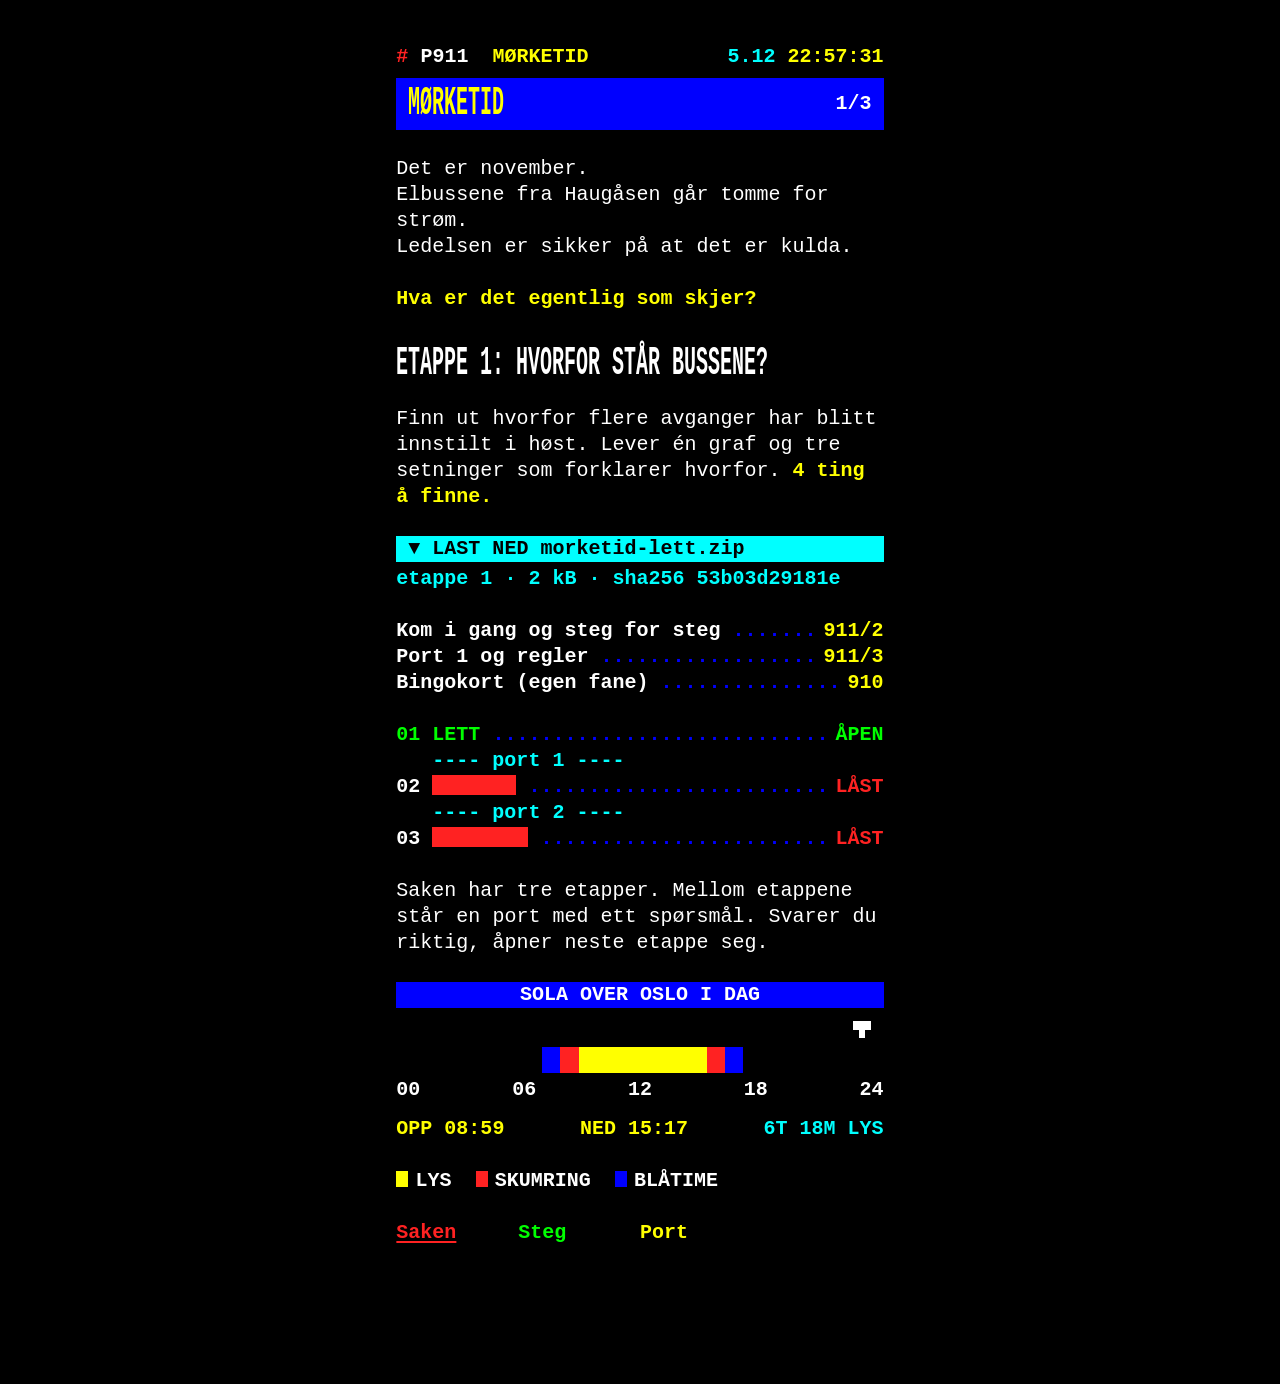
==== index.html @ d93ed916 "More realistic noise in the trip data Built from morketid-kit@a9eb357 with tools/deploy.py.  Co-Auth" ====
<!doctype html>
<html lang="nb">
<head>
<meta charset="utf-8">
<meta name="viewport" content="width=device-width, initial-scale=1">
<meta name="description" content="Bussene går tom for strøm. Ledelsen sier det er kulda.">
<meta name="theme-color" content="#000000">
<title>Mørketid</title>
<link rel="icon" href="data:image/svg+xml,%3Csvg xmlns='http://www.w3.org/2000/svg' viewBox='0 0 16 16'%3E%3Crect width='16' height='16' fill='%23000'/%3E%3Ctext x='8' y='13' font-family='monospace' font-weight='700' font-size='15' text-anchor='middle' fill='%23ff2222'%3E%23%3C/text%3E%3C/svg%3E">
<link rel="stylesheet" href="style.css">
</head>
<body>
<div class="screen">
  <div class="row top"><span>P911  <span class="y">MØRKETID</span></span><span><span id="dato" class="c">--.--</span> <span id="klokke" class="y">--:--:--</span></span></div>
  <div class="band"><h1>MØRKETID</h1><span id="subno">1/3</span></div>

  <section class="sub on" data-key="Saken" aria-label="Saken">
    <p>Det er november.<br>Elbussene fra Haugåsen går tomme for strøm.<br>Ledelsen er sikker på at det er kulda.</p>
    <p class="y">Hva er det egentlig som skjer?</p>

    <h2>ETAPPE 1: HVORFOR STÅR BUSSENE?</h2>
    <p>Finn ut hvorfor flere avganger har blitt innstilt i høst. Lever én graf og tre setninger som forklarer hvorfor.
      <span class="y"><span data-count="lett">4</span> ting å finne.</span></p>
    <a class="file" href="zips/morketid-lett.zip" download>▼ LAST NED morketid-lett.zip</a>
    <span class="fmeta" data-filemeta>etappe 1 · 2 kB · sha256 53b03d29181e</span>
    <ul class="idx" aria-label="Undersider">
      <li><a href="#2"><span>Kom i gang og steg for steg</span><span>911/2</span></a></li>
      <li><a href="#3"><span>Port 1 og regler</span><span>911/3</span></a></li>
      <li><a href="bingokort.html" target="_blank"><span>Bingokort (egen fane)</span><span>910</span></a></li>
    </ul>

    <ol class="tr" aria-label="Etapper">
      <li class="open" data-stage="1"><span>01 LETT</span><span>ÅPEN</span></li>
      <li class="gate">---- port 1 ----</li>
      <li data-stage="2"><span>02 <span class="x" style="width:7ch" aria-label="skjult"></span></span><span class="r">LÅST</span></li>
      <li class="gate">---- port 2 ----</li>
      <li data-stage="3"><span>03 <span class="x" style="width:8ch" aria-label="skjult"></span></span><span class="r">LÅST</span></li>
    </ol>
    <p>Saken har tre etapper. Mellom etappene står en port med ett spørsmål. Svarer du riktig, åpner neste etappe
      seg.</p>

    <p class="c sol-t">SOLA OVER OSLO I DAG</p>
    <div class="sky" id="sky" aria-hidden="true"></div>
    <p class="row axis" aria-hidden="true"><span>00</span><span>06</span><span>12</span><span>18</span><span>24</span></p>
    <p class="row"><span class="y" id="opp">OPP --:--</span><span class="y" id="ned">NED --:--</span><span class="c" id="lys"></span></p>
    <p class="legend"><span><i class="sw y"></i>LYS</span><span><i class="sw r"></i>SKUMRING</span><span><i class="sw b"></i>BLÅTIME</span></p>
  </section>

  <section class="sub" data-key="Steg" aria-label="Kom i gang og steg for steg">
    <h2>KOM I GANG</h2>
    <ol class="s">
      <li><span class="no">1</span>Pakk ut zip-fila i en ny mappe (høyreklikk → Pakk ut alle).</li>
      <li><span class="no">2</span>Åpne Claude-appen og gå til <span class="y">Code</span>. Start en ny økt
        (<kbd>Ctrl</kbd>+<kbd>N</kbd>).</li>
      <li><span class="no">3</span>I raden under meldingsfeltet: velg den lokale maskinen, så <span class="y">Open
        folder…</span>, og pek på mappa du pakket ut.</li>
      <li><span class="no">4</span>Følg stegene under. Kopier forslagene, eller skriv med egne ord.</li>
    </ol>
    <h2>STEG FOR STEG</h2>
    <ol class="s">
      <li><span class="no">01</span>Bli kjent med dataene først.
        <span class="prompt">Les filene i mappa og fortell meg hva de inneholder. Ikke analyser ennå.</span></li>
      <li><span class="no">02</span>Lag en første graf.
        <span class="prompt">Lag en graf over innstilte avganger per dag, med én linje per depot.</span></li>
      <li><span class="no">03</span>Be om en forklaring, og om hvor sikker Claude er.
        <span class="prompt">Hva tror du er årsaken? Hvor sikker er du, og hva bygger du det på?</span></li>
      <li><span class="no">04</span><span class="g">BE CLAUDE SJEKKE SITT EGET ARBEID.</span> Dette er det viktigste steget.
        <span class="prompt">Gå gjennom analysen din på nytt. Leste du alle radene riktig? Har du fjernet eller endret noe? Vis meg hvordan du sjekket det.</span></li>
      <li><span class="no">05</span><span class="g">SE DEG RUNDT.</span> Ikke alt du trenger, ligger i mappa. Claude vet bare
        det du gir den, og den kan ikke se bordet ditt.</li>
      <li><span class="no">06</span>Hvis Claude vil fjerne noe fordi det «ser feil ut», spør:
        <span class="prompt">Hvordan vet du at dette er en feil og ikke noe som faktisk skjedde?</span></li>
      <li><span class="no">07</span><span class="g">SJEKK SELV.</span> Åpne fila og finn minst én rad som viser det Claude
        påstår. Hjelperne tar stikkprøver, og da må du vise det uten Claude.</li>
    </ol>
  </section>

  <section class="sub" data-key="Port" aria-label="Port 1 og regler">
    <h2>PORT 1</h2>
    <form class="gate" data-gate="middels" data-norm="dato" autocomplete="off">
      <p class="q">Når skjedde det som forklarer økningen på Haugåsen? Skriv datoen som DDMM.</p>
      <p class="entry"><label for="svar1">GÅ TIL SIDE</label><input id="svar1" name="svar" inputmode="numeric"
        maxlength="12" placeholder="DDMM" spellcheck="false"><button type="submit">OK</button></p>
      <p class="msg" aria-live="polite"></p>
    </form>
    <h2>REGLER</h2>
    <dl class="ru">
      <dt>PORT</dt><dd>Ett svar åpner neste etappe. Tre feil på rad gir to minutters pause.</dd>
      <dt>+1</dt><dd>per funn du kan vise beviset for selv, uten Claude. Hjelperne tar stikkprøver.</dd>
      <dt>+2</dt><dd>per port du kommer gjennom.</dd>
      <dt>-1</dt><dd>for ekte data som blir «ryddet bort». Ikke alt rart er feil.</dd>
      <dt>KOSTNAD</dt><dd>Før du forlater en økt: skriv <kbd>/usage</kbd> og før Cost-tallet under Session på <a href="bingokort.html" target="_blank">bingokortet</a>. Hver etappe er en ny økt.</dd>
    </dl>
    <p class="c">All data er oppdiktet. Ingen ekte personer, kort eller holdeplasser.</p>
  </section>

  <nav class="keys" aria-label="Undersider"></nav>
  <p class="foot"><span class="ghost">sist sett 03:14</span></p>
</div>
<script src="mork.js"></script>
</body>
</html>
---- style.css ----
/* Mørketid as a teletext page: 40 columns, eight colours, mosaic graphics, coloured keys for sub-pages. */
:root { --k: #000; --w: #fff; --y: #ff0; --c: #0ff; --g: #0f0; --r: #f22; --m: #f0f; --b: #00f;
        --mono: Consolas, "Lucida Console", "Cascadia Mono", ui-monospace, Menlo, monospace; }
* { box-sizing: border-box; }
html, body { margin: 0; background: #000; }
html { -webkit-text-size-adjust: 100%; }
body { color: var(--w); font: 400 min(20px, calc((100vw - 24px) / 23.2))/1.3 var(--mono); font-variant-ligatures: none; }
.screen { width: 40.6ch; max-width: 100%; margin: 0 auto; padding: 2.2em 0 3em; }
p, ol, ul, dl { margin: 0 0 1.3em; }
h1, h2, h3 { font: inherit; margin: 0; }
h2 { color: var(--y); margin-bottom: .65em; }
a { color: inherit; }
a:hover { background: var(--w); color: #000; text-decoration: none; }
:focus-visible { outline: 2px solid var(--w); outline-offset: 2px; }
::selection { background: var(--y); color: #000; }

.y { color: var(--y); } .c { color: var(--c); } .g { color: var(--g); } .r { color: var(--r); } .m { color: var(--m); }
.row { display: flex; justify-content: space-between; gap: 1ch; white-space: pre; }
.row a { text-decoration: none; }

/* Header band with double-height title */
.band { background: var(--b); color: var(--y); height: 2.6em; margin: .4em 0 1.3em; padding: 0 1ch; overflow: hidden; }
.band h1 { display: inline-block; transform: scaleY(2); transform-origin: 0 0; white-space: nowrap; }
/* Ruter's red # at the top left of the page header row */
.top > span:first-child::before { content: "#"; color: var(--r); margin-right: 1ch; }
.band > span { float: right; color: var(--w); line-height: 2.6em; }

/* Today as a strip: an SVG at mosaic resolution (2 x 3 pixels per character, 2 character rows) */
.sol-t { background: var(--b); color: var(--w); text-align: center; margin: 0 0 .65em; }   /* like a "Sol opp og ned" band */
.sky { height: 2.6em; margin: 0; }
.sky svg { display: block; width: 100%; height: 100%; }
.sky .day { fill: var(--y); }
.sky .civ { fill: var(--r); }
.sky .nau { fill: var(--b); }
.sky .mk { fill: var(--w); }
.axis { margin: .2em 0 .65em; }
.legend span { margin-right: 2ch; }
.sw { display: inline-block; width: 1ch; height: .8em; vertical-align: -.05em; margin-right: .6ch; }
.sw.y { background: var(--y); } .sw.r { background: var(--r); } .sw.b { background: var(--b); }

/* Sub-pages: all visible without JS, one at a time with it */
.paged .sub { display: none; }
.paged .sub.on { display: block; }
.sub + .sub { margin-top: 2.6em; }
.paged .sub + .sub { margin-top: 0; }

/* Stage track */
.tr { list-style: none; padding: 0; }
.tr li { display: flex; justify-content: space-between; gap: 1ch; }
.tr li:not(.gate)::after, .idx a::after { content: "........................................................................";
  order: 1; flex: 1; min-width: 2ch; overflow: hidden; white-space: nowrap; color: var(--b); }
.tr li:not(.gate) > span:last-child, .idx a > span:last-child { order: 2; }
.tr .gate { color: var(--c); padding-left: 3ch; justify-content: flex-start; }
.tr .done { color: var(--w); }
.tr .open { color: var(--g); }
.x { display: inline-block; height: 1em; vertical-align: -.15em; background: var(--r); }

/* Download */
.file { display: block; background: var(--c); color: #000; text-decoration: none; padding: 0 1ch; }
.file:hover, .file:focus-visible { background: var(--y); color: #000; outline: none; }
.fmeta { color: var(--c); display: block; margin: .2em 0 1.3em; }

/* Steps and prompts */
ol.s { list-style: none; padding: 0; }
ol.s > li { margin-bottom: .9em; padding-left: 4ch; position: relative; }
ol.s > li > .no { position: absolute; left: 0; color: var(--y); }
ul.d { list-style: none; padding: 0; }
ul.d > li { margin-bottom: .9em; padding-left: 2ch; position: relative; }
ul.d > li::before { content: "\25A0"; position: absolute; left: 0; color: var(--y); }
.prompt { display: block; color: var(--c); margin-top: .2em; }
.copy { font: inherit; background: none; border: 0; padding: 0; color: var(--m); cursor: pointer; }
.copy:hover { background: var(--m); color: #000; }
code, kbd { font: inherit; color: var(--c); }
.box { background: var(--b); color: var(--w); padding: .65em 1ch; margin: 0 0 1.3em; }
.box b { color: var(--y); }

/* Rules */
dl.ru { display: grid; grid-template-columns: 7ch minmax(0, 1fr); gap: .5em 1ch; }
dl.ru dt { color: var(--y); }
dl.ru dd { margin: 0; }

/* Coloured keys */
.keys { display: grid; grid-template-columns: repeat(4, 1fr); margin-top: 1.3em; }
.keys:empty { display: none; }
.keys button { font: inherit; border: 0; padding: 0; cursor: pointer; background: none; text-align: left; }
.keys button:nth-child(1) { color: var(--r); } .keys button:nth-child(2) { color: var(--g); }
.keys button:nth-child(3) { color: var(--y); } .keys button:nth-child(4) { color: var(--c); }
.keys button[aria-current="page"] span { text-decoration: underline; text-underline-offset: 3px; }
.keys button:hover, .keys button:focus-visible { background: currentColor; outline: none; }
.keys button:hover span, .keys button:focus-visible span { color: #000; }

.foot { margin-top: 1.3em; }
.ghost { color: #000; }

/* Gate: "GÅ TIL SIDE" entry */
form.gate { margin: 0 0 1.3em; }
form.gate .q { margin-bottom: .65em; }
form.gate .entry { display: flex; gap: 1ch; align-items: baseline; flex-wrap: wrap; }
form.gate label { color: var(--c); }
form.gate input { font: inherit; width: 12ch; background: #000; color: var(--y); border: 0; border-bottom: 2px solid var(--c);
                  padding: 0 .5ch; border-radius: 0; caret-color: var(--y); }
form.gate input:focus { outline: none; border-bottom-color: var(--y); }
form.gate input::placeholder { color: #555; }
form.gate button { font: inherit; background: var(--c); color: #000; border: 0; padding: 0 1ch; cursor: pointer; }
form.gate button:hover, form.gate button:focus-visible { background: var(--y); outline: none; }
form.gate button:disabled { background: #333; color: #000; cursor: default; }
form.gate .msg { margin: .65em 0 0; min-height: 1.3em; }

/* The corrected delivery, revealed by mork.js */
.rettet { background: var(--y); color: #000; padding: .65em 1ch; margin: 0 0 1.3em; }
.rettet b { background: #000; color: var(--y); padding: 0 .5ch; }
.rettet a { display: block; margin-top: .65em; background: #000; color: var(--c); padding: 0 1ch; text-decoration: none; }
.rettet a:hover { color: var(--y); background: #000; }
@media (prefers-reduced-motion: no-preference) {
  .rettet b { animation: blink 1s steps(1) infinite; }
  @keyframes blink { 50% { visibility: hidden; } }
}

/* Headlines in double height, as on a news page (one line, max 40 characters) */
.sub h2 { color: var(--w); white-space: nowrap; transform: scaleY(2); transform-origin: 0 0; margin: 0 0 2.1em; }
.sub h2 + * { margin-top: 0; }

/* Sub-page index with dot leaders and page numbers */
.idx { list-style: none; padding: 0; margin: 0 0 1.3em; }
.idx a { display: flex; gap: 1ch; text-decoration: none; color: var(--w); }
.idx a > span:last-child { color: var(--y); }
.idx a:hover, .idx a:focus-visible { background: var(--b); outline: none; }

/* Weight: chrome, labels and highlights in bold (teletext); running text and prompts in regular, for reading */
.row, .band, h2, h3, .tr, .keys, .file, .sol-t, .axis, .legend, .idx, .copy, label, button, dt, .no, b, strong,
.y, .g, .r, .m, .lead, .bar, .check h2, .fmeta, .rettet b { font-weight: 700; }
.prompt { font-weight: 400; }
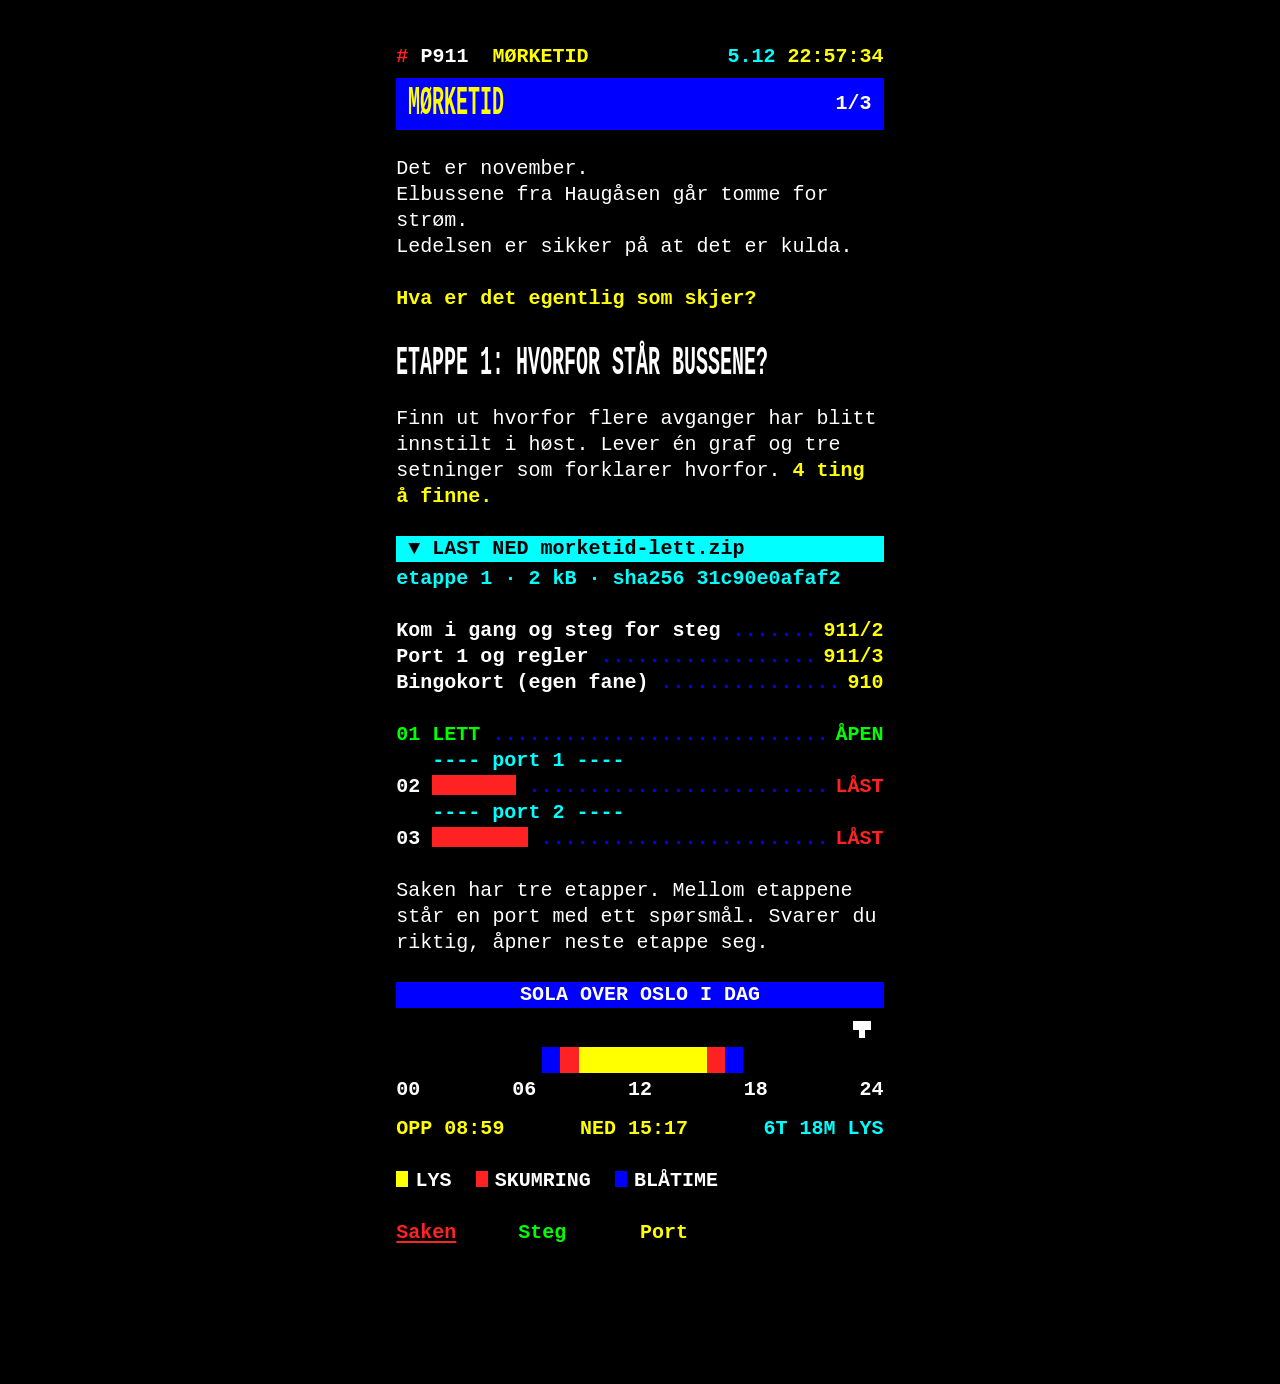
==== commit 2935b0d2: "More realistic charging noise Built from morketid-kit@efcf1c8 with tools/deploy.py.  Co-Authored-By:" ====
--- a/index.html
+++ b/index.html
@@ -22,7 +22,7 @@
     <p>Finn ut hvorfor flere avganger har blitt innstilt i høst. Lever én graf og tre setninger som forklarer hvorfor.
       <span class="y"><span data-count="lett">4</span> ting å finne.</span></p>
     <a class="file" href="zips/morketid-lett.zip" download>▼ LAST NED morketid-lett.zip</a>
-    <span class="fmeta" data-filemeta>etappe 1 · 2 kB · sha256 53b03d29181e</span>
+    <span class="fmeta" data-filemeta>etappe 1 · 2 kB · sha256 31c90e0afaf2</span>
     <ul class="idx" aria-label="Undersider">
       <li><a href="#2"><span>Kom i gang og steg for steg</span><span>911/2</span></a></li>
       <li><a href="#3"><span>Port 1 og regler</span><span>911/3</span></a></li>
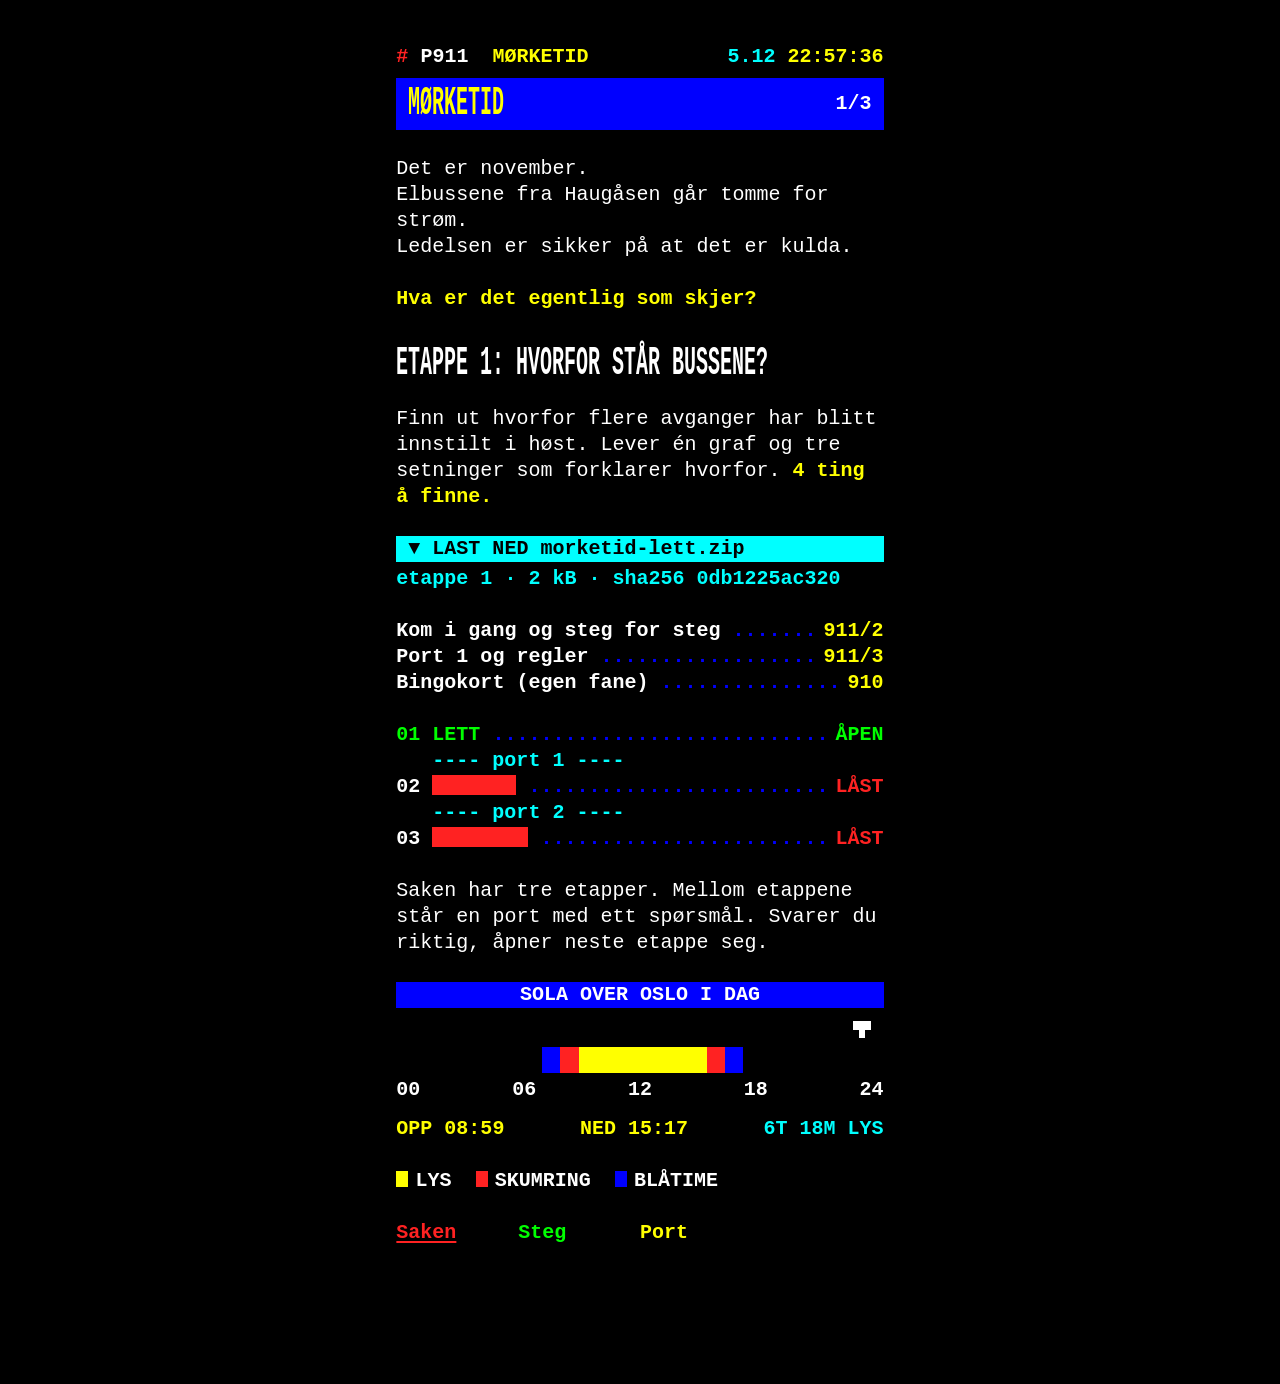
==== commit 77cf1c3f: "Wider code-swap window Built from morketid-kit@edf55d2 with tools/deploy.py.  Co-Authored-By: Claude" ====
--- a/index.html
+++ b/index.html
@@ -22,7 +22,7 @@
     <p>Finn ut hvorfor flere avganger har blitt innstilt i høst. Lever én graf og tre setninger som forklarer hvorfor.
       <span class="y"><span data-count="lett">4</span> ting å finne.</span></p>
     <a class="file" href="zips/morketid-lett.zip" download>▼ LAST NED morketid-lett.zip</a>
-    <span class="fmeta" data-filemeta>etappe 1 · 2 kB · sha256 31c90e0afaf2</span>
+    <span class="fmeta" data-filemeta>etappe 1 · 2 kB · sha256 0db1225ac320</span>
     <ul class="idx" aria-label="Undersider">
       <li><a href="#2"><span>Kom i gang og steg for steg</span><span>911/2</span></a></li>
       <li><a href="#3"><span>Port 1 og regler</span><span>911/3</span></a></li>
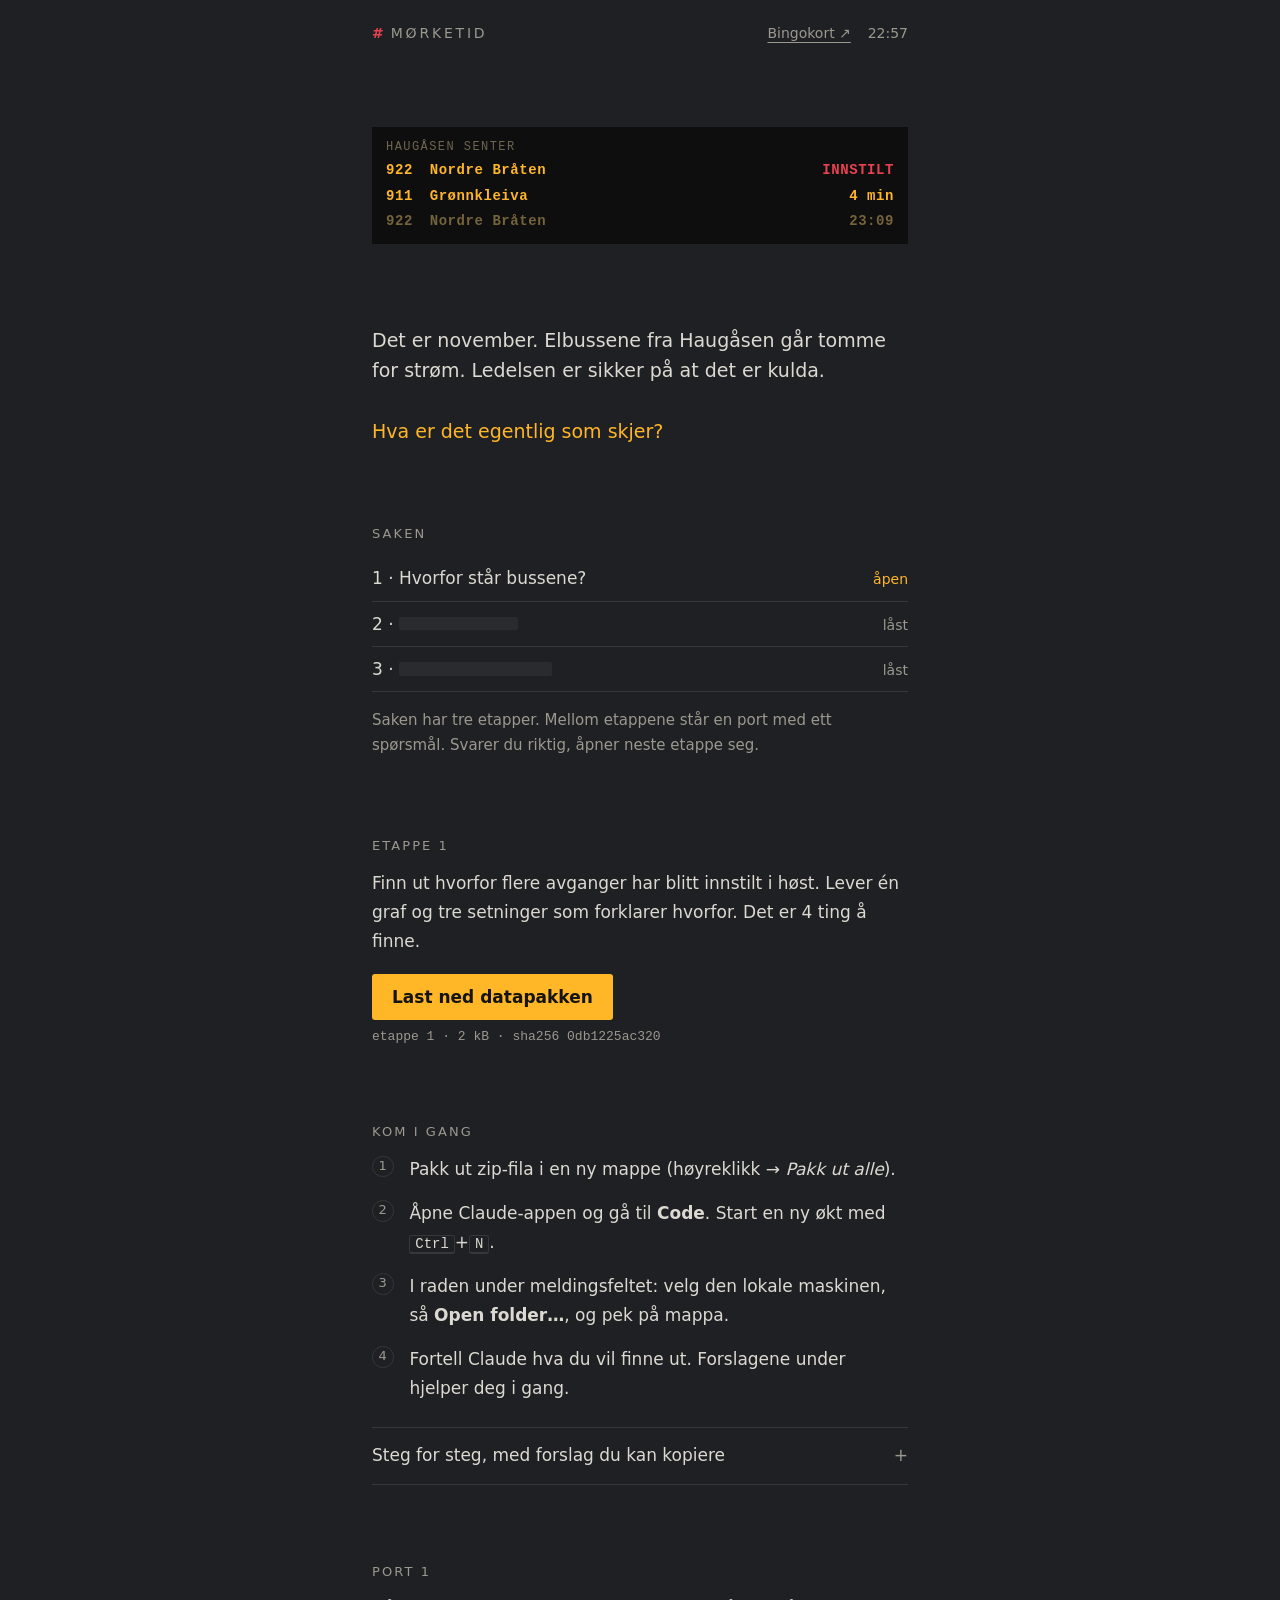
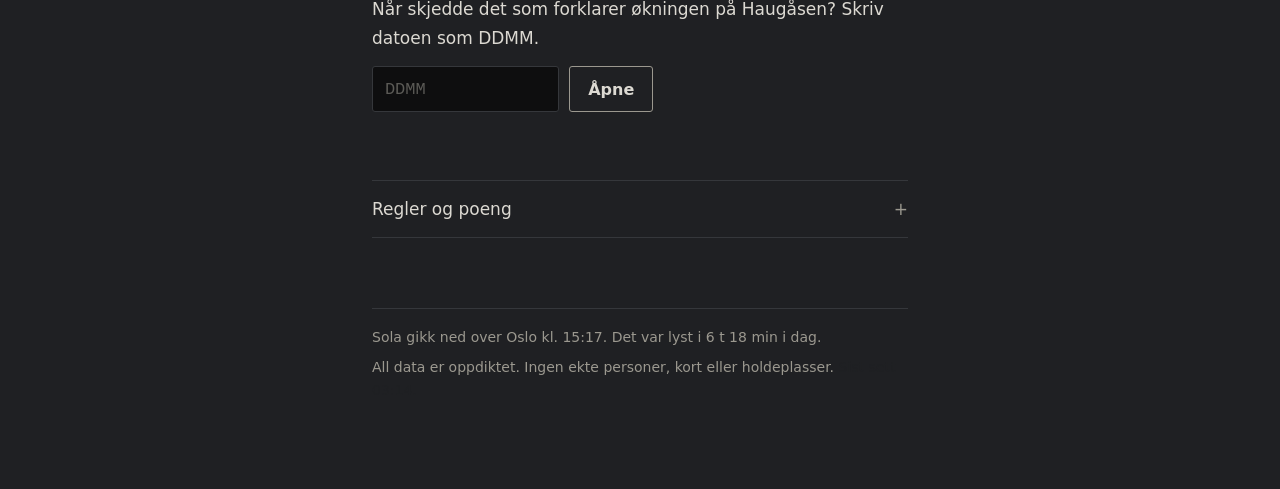
==== commit 9a6f2868: "New look: minimal dark page Built from morketid-kit@0aecb14 with tools/deploy.py.  Co-Authored-By: C" ====
--- a/index.html
+++ b/index.html
@@ -4,98 +4,98 @@
 <meta charset="utf-8">
 <meta name="viewport" content="width=device-width, initial-scale=1">
 <meta name="description" content="Bussene går tom for strøm. Ledelsen sier det er kulda.">
-<meta name="theme-color" content="#000000">
+<meta name="theme-color" content="#1f2023">
 <title>Mørketid</title>
-<link rel="icon" href="data:image/svg+xml,%3Csvg xmlns='http://www.w3.org/2000/svg' viewBox='0 0 16 16'%3E%3Crect width='16' height='16' fill='%23000'/%3E%3Ctext x='8' y='13' font-family='monospace' font-weight='700' font-size='15' text-anchor='middle' fill='%23ff2222'%3E%23%3C/text%3E%3C/svg%3E">
+<link rel="icon" href="data:image/svg+xml,%3Csvg xmlns='http://www.w3.org/2000/svg' viewBox='0 0 16 16'%3E%3Crect width='16' height='16' fill='%231f2023'/%3E%3Ctext x='8' y='13' font-family='monospace' font-weight='700' font-size='15' text-anchor='middle' fill='%23e8414f'%3E%23%3C/text%3E%3C/svg%3E">
 <link rel="stylesheet" href="style.css">
 </head>
 <body>
-<div class="screen">
-  <div class="row top"><span>P911  <span class="y">MØRKETID</span></span><span><span id="dato" class="c">--.--</span> <span id="klokke" class="y">--:--:--</span></span></div>
-  <div class="band"><h1>MØRKETID</h1><span id="subno">1/3</span></div>
+<div class="wrap">
+  <header class="top">
+    <span class="name"><b>#</b>MØRKETID</span>
+    <nav><a href="bingokort.html" target="_blank">Bingokort ↗</a><span id="klokke">--:--</span></nav>
+  </header>
 
-  <section class="sub on" data-key="Saken" aria-label="Saken">
-    <p>Det er november.<br>Elbussene fra Haugåsen går tomme for strøm.<br>Ledelsen er sikker på at det er kulda.</p>
-    <p class="y">Hva er det egentlig som skjer?</p>
+  <div class="board" role="img" aria-label="Avgangstavle på Haugåsen senter: linje 922 er innstilt.">
+    <span class="cap">HAUGÅSEN SENTER</span>
+    <div><span>922</span><span>Nordre Bråten</span><span class="x">INNSTILT</span></div>
+    <div><span>911</span><span>Grønnkleiva</span><span>4 min</span></div>
+    <div class="dim"><span>922</span><span>Nordre Bråten</span><span id="neste">--:--</span></div>
+  </div>
 
-    <h2>ETAPPE 1: HVORFOR STÅR BUSSENE?</h2>
-    <p>Finn ut hvorfor flere avganger har blitt innstilt i høst. Lever én graf og tre setninger som forklarer hvorfor.
-      <span class="y"><span data-count="lett">4</span> ting å finne.</span></p>
-    <a class="file" href="zips/morketid-lett.zip" download>▼ LAST NED morketid-lett.zip</a>
-    <span class="fmeta" data-filemeta>etappe 1 · 2 kB · sha256 0db1225ac320</span>
-    <ul class="idx" aria-label="Undersider">
-      <li><a href="#2"><span>Kom i gang og steg for steg</span><span>911/2</span></a></li>
-      <li><a href="#3"><span>Port 1 og regler</span><span>911/3</span></a></li>
-      <li><a href="bingokort.html" target="_blank"><span>Bingokort (egen fane)</span><span>910</span></a></li>
-    </ul>
+  <p class="lead">Det er november. Elbussene fra Haugåsen går tomme for strøm. Ledelsen er sikker på at det er kulda.</p>
+  <p class="lead q">Hva er det egentlig som skjer?</p>
 
+  <section aria-labelledby="h-saken">
+    <h2 id="h-saken">Saken</h2>
     <ol class="tr" aria-label="Etapper">
-      <li class="open" data-stage="1"><span>01 LETT</span><span>ÅPEN</span></li>
-      <li class="gate">---- port 1 ----</li>
-      <li data-stage="2"><span>02 <span class="x" style="width:7ch" aria-label="skjult"></span></span><span class="r">LÅST</span></li>
-      <li class="gate">---- port 2 ----</li>
-      <li data-stage="3"><span>03 <span class="x" style="width:8ch" aria-label="skjult"></span></span><span class="r">LÅST</span></li>
+      <li class="open" data-stage="1"><span>1 · Hvorfor står bussene?</span><span>åpen</span></li>
+      <li data-stage="2"><span>2 · <span class="x" style="width:7em" aria-label="skjult"></span></span><span>låst</span></li>
+      <li data-stage="3"><span>3 · <span class="x" style="width:9em" aria-label="skjult"></span></span><span>låst</span></li>
     </ol>
-    <p>Saken har tre etapper. Mellom etappene står en port med ett spørsmål. Svarer du riktig, åpner neste etappe
-      seg.</p>
-
-    <p class="c sol-t">SOLA OVER OSLO I DAG</p>
-    <div class="sky" id="sky" aria-hidden="true"></div>
-    <p class="row axis" aria-hidden="true"><span>00</span><span>06</span><span>12</span><span>18</span><span>24</span></p>
-    <p class="row"><span class="y" id="opp">OPP --:--</span><span class="y" id="ned">NED --:--</span><span class="c" id="lys"></span></p>
-    <p class="legend"><span><i class="sw y"></i>LYS</span><span><i class="sw r"></i>SKUMRING</span><span><i class="sw b"></i>BLÅTIME</span></p>
+    <p class="small">Saken har tre etapper. Mellom etappene står en port med ett spørsmål. Svarer du riktig, åpner neste etappe seg.</p>
   </section>
 
-  <section class="sub" data-key="Steg" aria-label="Kom i gang og steg for steg">
-    <h2>KOM I GANG</h2>
-    <ol class="s">
-      <li><span class="no">1</span>Pakk ut zip-fila i en ny mappe (høyreklikk → Pakk ut alle).</li>
-      <li><span class="no">2</span>Åpne Claude-appen og gå til <span class="y">Code</span>. Start en ny økt
-        (<kbd>Ctrl</kbd>+<kbd>N</kbd>).</li>
-      <li><span class="no">3</span>I raden under meldingsfeltet: velg den lokale maskinen, så <span class="y">Open
-        folder…</span>, og pek på mappa du pakket ut.</li>
-      <li><span class="no">4</span>Følg stegene under. Kopier forslagene, eller skriv med egne ord.</li>
-    </ol>
-    <h2>STEG FOR STEG</h2>
-    <ol class="s">
-      <li><span class="no">01</span>Bli kjent med dataene først.
-        <span class="prompt">Les filene i mappa og fortell meg hva de inneholder. Ikke analyser ennå.</span></li>
-      <li><span class="no">02</span>Lag en første graf.
-        <span class="prompt">Lag en graf over innstilte avganger per dag, med én linje per depot.</span></li>
-      <li><span class="no">03</span>Be om en forklaring, og om hvor sikker Claude er.
-        <span class="prompt">Hva tror du er årsaken? Hvor sikker er du, og hva bygger du det på?</span></li>
-      <li><span class="no">04</span><span class="g">BE CLAUDE SJEKKE SITT EGET ARBEID.</span> Dette er det viktigste steget.
-        <span class="prompt">Gå gjennom analysen din på nytt. Leste du alle radene riktig? Har du fjernet eller endret noe? Vis meg hvordan du sjekket det.</span></li>
-      <li><span class="no">05</span><span class="g">SE DEG RUNDT.</span> Ikke alt du trenger, ligger i mappa. Claude vet bare
-        det du gir den, og den kan ikke se bordet ditt.</li>
-      <li><span class="no">06</span>Hvis Claude vil fjerne noe fordi det «ser feil ut», spør:
-        <span class="prompt">Hvordan vet du at dette er en feil og ikke noe som faktisk skjedde?</span></li>
-      <li><span class="no">07</span><span class="g">SJEKK SELV.</span> Åpne fila og finn minst én rad som viser det Claude
-        påstår. Hjelperne tar stikkprøver, og da må du vise det uten Claude.</li>
-    </ol>
+  <section aria-labelledby="h-oppgave">
+    <h2 id="h-oppgave">Etappe 1</h2>
+    <p>Finn ut hvorfor flere avganger har blitt innstilt i høst. Lever én graf og tre setninger som forklarer hvorfor.
+      Det er <span data-count="lett">4</span> ting å finne.</p>
+    <a class="dl" href="zips/morketid-lett.zip" download>Last ned datapakken</a>
+    <span class="fmeta" data-filemeta>etappe 1 · 2 kB · sha256 0db1225ac320</span>
   </section>
 
-  <section class="sub" data-key="Port" aria-label="Port 1 og regler">
-    <h2>PORT 1</h2>
+  <section aria-labelledby="h-start">
+    <h2 id="h-start">Kom i gang</h2>
+    <ol class="s">
+      <li>Pakk ut zip-fila i en ny mappe (høyreklikk → <em>Pakk ut alle</em>).</li>
+      <li>Åpne Claude-appen og gå til <strong>Code</strong>. Start en ny økt med <kbd>Ctrl</kbd>+<kbd>N</kbd>.</li>
+      <li>I raden under meldingsfeltet: velg den lokale maskinen, så <strong>Open folder…</strong>, og pek på mappa.</li>
+      <li>Fortell Claude hva du vil finne ut. Forslagene under hjelper deg i gang.</li>
+    </ol>
+
+    <details>
+      <summary>Steg for steg, med forslag du kan kopiere</summary>
+      <ol class="s">
+        <li>Bli kjent med dataene først.
+          <span class="prompt">Les filene i mappa og fortell meg hva de inneholder. Ikke analyser ennå.</span></li>
+        <li>Lag en første graf.
+          <span class="prompt">Lag en graf over innstilte avganger per dag, med én linje per depot.</span></li>
+        <li>Be om en forklaring, og om hvor sikker Claude er.
+          <span class="prompt">Hva tror du er årsaken? Hvor sikker er du, og hva bygger du det på?</span></li>
+        <li><strong>Be Claude sjekke sitt eget arbeid.</strong> Dette er det viktigste steget.
+          <span class="prompt">Gå gjennom analysen din på nytt. Leste du alle radene riktig? Har du fjernet eller endret noe? Vis meg hvordan du sjekket det.</span></li>
+        <li><strong>Se deg rundt.</strong> Ikke alt du trenger, ligger i mappa. Claude vet bare det du gir den.</li>
+        <li>Hvis Claude vil fjerne noe fordi det «ser feil ut», spør:
+          <span class="prompt">Hvordan vet du at dette er en feil og ikke noe som faktisk skjedde?</span></li>
+        <li><strong>Sjekk selv.</strong> Åpne fila og finn minst én rad som viser det Claude påstår. Hjelperne tar stikkprøver, og da må du vise det uten Claude.</li>
+      </ol>
+    </details>
+  </section>
+
+  <section aria-labelledby="h-port">
+    <h2 id="h-port">Port 1</h2>
     <form class="gate" data-gate="middels" data-norm="dato" autocomplete="off">
-      <p class="q">Når skjedde det som forklarer økningen på Haugåsen? Skriv datoen som DDMM.</p>
-      <p class="entry"><label for="svar1">GÅ TIL SIDE</label><input id="svar1" name="svar" inputmode="numeric"
-        maxlength="12" placeholder="DDMM" spellcheck="false"><button type="submit">OK</button></p>
+      <p class="q2"><label for="svar1">Når skjedde det som forklarer økningen på Haugåsen? Skriv datoen som DDMM.</label></p>
+      <p class="entry"><input id="svar1" name="svar" inputmode="numeric" maxlength="12" placeholder="DDMM" spellcheck="false"><button type="submit">Åpne</button></p>
       <p class="msg" aria-live="polite"></p>
     </form>
-    <h2>REGLER</h2>
-    <dl class="ru">
-      <dt>PORT</dt><dd>Ett svar åpner neste etappe. Tre feil på rad gir to minutters pause.</dd>
-      <dt>+1</dt><dd>per funn du kan vise beviset for selv, uten Claude. Hjelperne tar stikkprøver.</dd>
-      <dt>+2</dt><dd>per port du kommer gjennom.</dd>
-      <dt>-1</dt><dd>for ekte data som blir «ryddet bort». Ikke alt rart er feil.</dd>
-      <dt>KOSTNAD</dt><dd>Før du forlater en økt: skriv <kbd>/usage</kbd> og før Cost-tallet under Session på <a href="bingokort.html" target="_blank">bingokortet</a>. Hver etappe er en ny økt.</dd>
-    </dl>
-    <p class="c">All data er oppdiktet. Ingen ekte personer, kort eller holdeplasser.</p>
+
+    <details id="regler">
+      <summary>Regler og poeng</summary>
+      <dl class="ru">
+        <dt>Port</dt><dd>Ett svar åpner neste etappe. Tre feil på rad gir to minutters pause.</dd>
+        <dt>+1</dt><dd>per funn du kan vise beviset for selv, uten Claude. Hjelperne tar stikkprøver.</dd>
+        <dt>+2</dt><dd>per port du kommer gjennom.</dd>
+        <dt>−1</dt><dd>for ekte data som blir «ryddet bort». Ikke alt rart er feil.</dd>
+        <dt>Kostnad</dt><dd>Før du forlater en økt: skriv <kbd>/usage</kbd> og før Cost-tallet under Session på <a href="bingokort.html" target="_blank">bingokortet</a>. Hver etappe er en ny økt.</dd>
+      </dl>
+    </details>
   </section>
 
-  <nav class="keys" aria-label="Undersider"></nav>
-  <p class="foot"><span class="ghost">sist sett 03:14</span></p>
+  <footer class="foot">
+    <p id="sol">&nbsp;</p>
+    <p>All data er oppdiktet. Ingen ekte personer, kort eller holdeplasser. <span class="ghost">Sist sett 03:14.</span></p>
+  </footer>
 </div>
 <script src="mork.js"></script>
 </body>
--- a/style.css
+++ b/style.css
@@ -1,132 +1,132 @@
-/* Mørketid as a teletext page: 40 columns, eight colours, mosaic graphics, coloured keys for sub-pages. */
-:root { --k: #000; --w: #fff; --y: #ff0; --c: #0ff; --g: #0f0; --r: #f22; --m: #f0f; --b: #00f;
-        --mono: Consolas, "Lucida Console", "Cascadia Mono", ui-monospace, Menlo, monospace; }
+/* Mørketid: a near-empty dark page. One column, ordinary type, one info screen, one filled button. */
+:root {
+  --bg: #1f2023; --tx: #dcd9d2; --mu: #9b988f; --line: #35373b; --soft: #2a2b2f; --amb: #ffb627; --red: #e8414f;
+  --ok: #8fc98a; --board: #0e0e0f;
+  --sans: "Segoe UI", system-ui, -apple-system, Roboto, "Helvetica Neue", sans-serif;
+  --mono: Consolas, "Cascadia Mono", ui-monospace, Menlo, monospace;
+}
 * { box-sizing: border-box; }
-html, body { margin: 0; background: #000; }
 html { -webkit-text-size-adjust: 100%; }
-body { color: var(--w); font: 400 min(20px, calc((100vw - 24px) / 23.2))/1.3 var(--mono); font-variant-ligatures: none; }
-.screen { width: 40.6ch; max-width: 100%; margin: 0 auto; padding: 2.2em 0 3em; }
-p, ol, ul, dl { margin: 0 0 1.3em; }
+html, body { margin: 0; background: var(--bg); color: var(--tx); }
+body { font: 17px/1.7 var(--sans); }
+.wrap { max-width: 36rem; margin: 0 auto; padding: 22px 20px 80px; }
+p, ol, ul, dl { margin: 0 0 1.1em; }
 h1, h2, h3 { font: inherit; margin: 0; }
-h2 { color: var(--y); margin-bottom: .65em; }
-a { color: inherit; }
-a:hover { background: var(--w); color: #000; text-decoration: none; }
-:focus-visible { outline: 2px solid var(--w); outline-offset: 2px; }
-::selection { background: var(--y); color: #000; }
+a { color: inherit; text-decoration-color: var(--mu); text-underline-offset: 4px; }
+a:hover { text-decoration-color: var(--amb); }
+:focus-visible { outline: 2px solid var(--amb); outline-offset: 3px; }
+::selection { background: var(--amb); color: #111; }
+.mu { color: var(--mu); }
+.am { color: var(--amb); }
 
-.y { color: var(--y); } .c { color: var(--c); } .g { color: var(--g); } .r { color: var(--r); } .m { color: var(--m); }
-.row { display: flex; justify-content: space-between; gap: 1ch; white-space: pre; }
-.row a { text-decoration: none; }
+/* Top line: name left, bingo card and clock right */
+.top { display: flex; justify-content: space-between; align-items: baseline; gap: 1em; font-size: 14px; color: var(--mu);
+       margin: 0 0 9vh; }
+.top .name { letter-spacing: .2em; }
+.top .name b { color: var(--red); margin-right: .5em; letter-spacing: 0; }
+.top nav { display: flex; gap: 1.2em; }
 
-/* Header band with double-height title */
-.band { background: var(--b); color: var(--y); height: 2.6em; margin: .4em 0 1.3em; padding: 0 1ch; overflow: hidden; }
-.band h1 { display: inline-block; transform: scaleY(2); transform-origin: 0 0; white-space: nowrap; }
-/* Ruter's red # at the top left of the page header row */
-.top > span:first-child::before { content: "#"; color: var(--r); margin-right: 1ch; }
-.band > span { float: right; color: var(--w); line-height: 2.6em; }
+.top a.name { text-decoration: none; }
+.top a.name:hover { color: var(--tx); }
 
-/* Today as a strip: an SVG at mosaic resolution (2 x 3 pixels per character, 2 character rows) */
-.sol-t { background: var(--b); color: var(--w); text-align: center; margin: 0 0 .65em; }   /* like a "Sol opp og ned" band */
-.sky { height: 2.6em; margin: 0; }
-.sky svg { display: block; width: 100%; height: 100%; }
-.sky .day { fill: var(--y); }
-.sky .civ { fill: var(--r); }
-.sky .nau { fill: var(--b); }
-.sky .mk { fill: var(--w); }
-.axis { margin: .2em 0 .65em; }
-.legend span { margin-right: 2ch; }
-.sw { display: inline-block; width: 1ch; height: .8em; vertical-align: -.05em; margin-right: .6ch; }
-.sw.y { background: var(--y); } .sw.r { background: var(--r); } .sw.b { background: var(--b); }
+/* Stage pages: when this stage was opened, bullet lists, notes and the send check */
+.stamp { font: 13px var(--mono); color: var(--mu); margin: 0 0 3.5em; }
+.stamp span { color: var(--tx); }
+ul.b { padding-left: 1.2em; }
+ul.b li { margin: 0 0 .55em; }
+ul.b li::marker { color: var(--mu); }
+.note { border-left: 3px solid var(--amb); padding: .2em 0 .2em .9em; margin: 1.4em 0 0; }
+.check { border: 1px solid var(--line); border-left: 3px solid var(--red); padding: .8em 1em; margin: 1.2em 0; }
 
-/* Sub-pages: all visible without JS, one at a time with it */
-.paged .sub { display: none; }
-.paged .sub.on { display: block; }
-.sub + .sub { margin-top: 2.6em; }
-.paged .sub + .sub { margin-top: 0; }
+/* The info screen */
+.board { font: 700 14px/1.8 var(--mono); color: var(--amb); background: var(--board); padding: 10px 14px; letter-spacing: .04em;
+         margin: 0 0 9vh; }
+.board div { display: grid; grid-template-columns: 4ch minmax(0, 1fr) auto; gap: 1.2ch; }
+.board .x { color: var(--red); }
+.board .dim { color: #75633a; }
+.board .cap { display: block; font-weight: 400; color: #6f6550; font-size: 12px; letter-spacing: .12em; }
 
-/* Stage track */
-.tr { list-style: none; padding: 0; }
-.tr li { display: flex; justify-content: space-between; gap: 1ch; }
-.tr li:not(.gate)::after, .idx a::after { content: "........................................................................";
-  order: 1; flex: 1; min-width: 2ch; overflow: hidden; white-space: nowrap; color: var(--b); }
-.tr li:not(.gate) > span:last-child, .idx a > span:last-child { order: 2; }
-.tr .gate { color: var(--c); padding-left: 3ch; justify-content: flex-start; }
-.tr .done { color: var(--w); }
-.tr .open { color: var(--g); }
-.x { display: inline-block; height: 1em; vertical-align: -.15em; background: var(--r); }
+/* Story */
+.lead { font-size: 19px; line-height: 1.6; }
+.q { color: var(--amb); margin: 1.6em 0 0; }
 
-/* Download */
-.file { display: block; background: var(--c); color: #000; text-decoration: none; padding: 0 1ch; }
-.file:hover, .file:focus-visible { background: var(--y); color: #000; outline: none; }
-.fmeta { color: var(--c); display: block; margin: .2em 0 1.3em; }
+/* Sections */
+section { margin: 4.5em 0 0; }
+h2 { font-size: 13px; letter-spacing: .16em; text-transform: uppercase; color: var(--mu); margin: 0 0 .9em; }
+.small { font-size: 15px; color: var(--mu); }
 
-/* Steps and prompts */
-ol.s { list-style: none; padding: 0; }
-ol.s > li { margin-bottom: .9em; padding-left: 4ch; position: relative; }
-ol.s > li > .no { position: absolute; left: 0; color: var(--y); }
-ul.d { list-style: none; padding: 0; }
-ul.d > li { margin-bottom: .9em; padding-left: 2ch; position: relative; }
-ul.d > li::before { content: "\25A0"; position: absolute; left: 0; color: var(--y); }
-.prompt { display: block; color: var(--c); margin-top: .2em; }
-.copy { font: inherit; background: none; border: 0; padding: 0; color: var(--m); cursor: pointer; }
-.copy:hover { background: var(--m); color: #000; }
-code, kbd { font: inherit; color: var(--c); }
-.box { background: var(--b); color: var(--w); padding: .65em 1ch; margin: 0 0 1.3em; }
-.box b { color: var(--y); }
+/* Stage list (mork.js fills in stages this browser has opened) */
+.tr { list-style: none; padding: 0; margin: 0 0 .9em; }
+.tr li { display: flex; justify-content: space-between; align-items: baseline; gap: 1em; padding: .45em 0; border-bottom: 1px solid var(--line); }
+.tr li > span:last-child { font-size: 14px; color: var(--mu); }
+.tr li.open > span:last-child { color: var(--amb); }
+.tr li.done > span:last-child { color: var(--ok); }
+.tr .x { display: inline-block; height: .8em; background: var(--soft); vertical-align: -.05em; border-radius: 2px; }
+
+/* Primary action */
+.dl { display: inline-flex; align-items: center; gap: .6em; min-height: 46px; padding: 0 20px; background: var(--amb); color: #141414;
+      font-weight: 600; text-decoration: none; border-radius: 3px; }
+.dl:hover { background: #ffcb5c; }
+.fmeta { display: block; font: 13px var(--mono); color: var(--mu); margin: .7em 0 0; overflow-wrap: anywhere; }
+
+/* Numbered steps */
+ol.s { list-style: none; padding: 0; counter-reset: s; }
+ol.s > li { counter-increment: s; position: relative; padding-left: 2.2em; margin: 0 0 .9em; }
+ol.s > li::before { content: counter(s); position: absolute; left: 0; top: .1em; width: 1.5em; height: 1.5em; border-radius: 50%;
+                    border: 1px solid var(--line); color: var(--mu); font-size: 13px; text-align: center; line-height: 1.45em; }
+ol.s strong { color: var(--tx); font-weight: 600; }
+kbd { font: 14px var(--mono); border: 1px solid var(--line); border-bottom-width: 2px; border-radius: 3px; padding: 0 .35em; }
+code { font: 15px var(--mono); }
+
+/* Fold-outs */
+details { border-top: 1px solid var(--line); border-bottom: 1px solid var(--line); margin: 1.4em 0 0; }
+details + details { border-top: 0; margin-top: 0; }
+summary { cursor: pointer; padding: .8em 0; list-style: none; display: flex; justify-content: space-between; gap: 1em; }
+summary::-webkit-details-marker { display: none; }
+summary::after { content: "+"; color: var(--mu); }
+details[open] summary::after { content: "–"; }
+details > :not(summary) { margin-top: .2em; }
+details > :last-child { margin-bottom: 1.2em; }
+
+/* Suggested prompts with a copy button */
+.prompt { display: block; font: 15px/1.6 var(--mono); color: var(--tx); background: var(--soft); padding: .6em .8em; margin: .4em 0 0;
+          border-radius: 3px; }
+.copy { font: 13px var(--sans); color: var(--amb); background: none; border: 0; padding: 0 0 0 .4em; cursor: pointer; }
+.copy:hover { text-decoration: underline; text-underline-offset: 3px; }
+
+/* Gate */
+form.gate { margin: 0; }
+form.gate .q2 { margin: 0 0 .8em; }
+form.gate .entry { display: flex; gap: .6em; flex-wrap: wrap; }
+form.gate input { font: 17px var(--mono); width: 11em; max-width: 100%; min-height: 46px; padding: 0 .7em; background: var(--board); color: var(--tx);
+                  border: 1px solid var(--line); border-radius: 3px; caret-color: var(--amb); }
+form.gate input:focus { outline: none; border-color: var(--amb); }
+form.gate input::placeholder { color: #5b5a56; }
+form.gate button { font: 600 16px var(--sans); min-height: 46px; padding: 0 18px; background: none; color: var(--tx);
+                   border: 1px solid var(--mu); border-radius: 3px; cursor: pointer; }
+form.gate button:hover { border-color: var(--amb); color: var(--amb); }
+form.gate button:disabled { opacity: .4; cursor: default; }
+form.gate .msg { min-height: 1.7em; margin: .6em 0 0; font-size: 15px; }
+.msg.r { color: var(--red); } .msg.c { color: var(--mu); } .msg.g { color: var(--ok); }
 
 /* Rules */
-dl.ru { display: grid; grid-template-columns: 7ch minmax(0, 1fr); gap: .5em 1ch; }
-dl.ru dt { color: var(--y); }
+dl.ru { display: grid; grid-template-columns: 6.5em minmax(0, 1fr); gap: .5em 1em; margin: 0 0 1.2em; }
+dl.ru dt { color: var(--amb); font-size: 15px; }
 dl.ru dd { margin: 0; }
 
-/* Coloured keys */
-.keys { display: grid; grid-template-columns: repeat(4, 1fr); margin-top: 1.3em; }
-.keys:empty { display: none; }
-.keys button { font: inherit; border: 0; padding: 0; cursor: pointer; background: none; text-align: left; }
-.keys button:nth-child(1) { color: var(--r); } .keys button:nth-child(2) { color: var(--g); }
-.keys button:nth-child(3) { color: var(--y); } .keys button:nth-child(4) { color: var(--c); }
-.keys button[aria-current="page"] span { text-decoration: underline; text-underline-offset: 3px; }
-.keys button:hover, .keys button:focus-visible { background: currentColor; outline: none; }
-.keys button:hover span, .keys button:focus-visible span { color: #000; }
+/* The corrected delivery (stage 3), revealed by mork.js */
+.rettet { border: 1px solid var(--amb); border-left-width: 4px; padding: .9em 1em; margin: 0 0 2em; }
+.rettet b { color: var(--amb); }
+.rettet a { display: inline-block; margin-top: .6em; }
 
-.foot { margin-top: 1.3em; }
-.ghost { color: #000; }
+/* Footer */
+.foot { margin-top: 5em; padding-top: 1.2em; border-top: 1px solid var(--line); font-size: 14px; color: var(--mu); }
+.foot p { margin: 0 0 .4em; }
+.ghost { color: var(--bg); }
 
-/* Gate: "GÅ TIL SIDE" entry */
-form.gate { margin: 0 0 1.3em; }
-form.gate .q { margin-bottom: .65em; }
-form.gate .entry { display: flex; gap: 1ch; align-items: baseline; flex-wrap: wrap; }
-form.gate label { color: var(--c); }
-form.gate input { font: inherit; width: 12ch; background: #000; color: var(--y); border: 0; border-bottom: 2px solid var(--c);
-                  padding: 0 .5ch; border-radius: 0; caret-color: var(--y); }
-form.gate input:focus { outline: none; border-bottom-color: var(--y); }
-form.gate input::placeholder { color: #555; }
-form.gate button { font: inherit; background: var(--c); color: #000; border: 0; padding: 0 1ch; cursor: pointer; }
-form.gate button:hover, form.gate button:focus-visible { background: var(--y); outline: none; }
-form.gate button:disabled { background: #333; color: #000; cursor: default; }
-form.gate .msg { margin: .65em 0 0; min-height: 1.3em; }
-
-/* The corrected delivery, revealed by mork.js */
-.rettet { background: var(--y); color: #000; padding: .65em 1ch; margin: 0 0 1.3em; }
-.rettet b { background: #000; color: var(--y); padding: 0 .5ch; }
-.rettet a { display: block; margin-top: .65em; background: #000; color: var(--c); padding: 0 1ch; text-decoration: none; }
-.rettet a:hover { color: var(--y); background: #000; }
-@media (prefers-reduced-motion: no-preference) {
-  .rettet b { animation: blink 1s steps(1) infinite; }
-  @keyframes blink { 50% { visibility: hidden; } }
+@media (max-width: 520px) {
+  body { font-size: 16px; }
+  .lead { font-size: 18px; }
+  .top { margin-bottom: 6vh; }
+  .board { margin-bottom: 6vh; font-size: 13px; }
 }
-
-/* Headlines in double height, as on a news page (one line, max 40 characters) */
-.sub h2 { color: var(--w); white-space: nowrap; transform: scaleY(2); transform-origin: 0 0; margin: 0 0 2.1em; }
-.sub h2 + * { margin-top: 0; }
-
-/* Sub-page index with dot leaders and page numbers */
-.idx { list-style: none; padding: 0; margin: 0 0 1.3em; }
-.idx a { display: flex; gap: 1ch; text-decoration: none; color: var(--w); }
-.idx a > span:last-child { color: var(--y); }
-.idx a:hover, .idx a:focus-visible { background: var(--b); outline: none; }
-
-/* Weight: chrome, labels and highlights in bold (teletext); running text and prompts in regular, for reading */
-.row, .band, h2, h3, .tr, .keys, .file, .sol-t, .axis, .legend, .idx, .copy, label, button, dt, .no, b, strong,
-.y, .g, .r, .m, .lead, .bar, .check h2, .fmeta, .rettet b { font-weight: 700; }
-.prompt { font-weight: 400; }
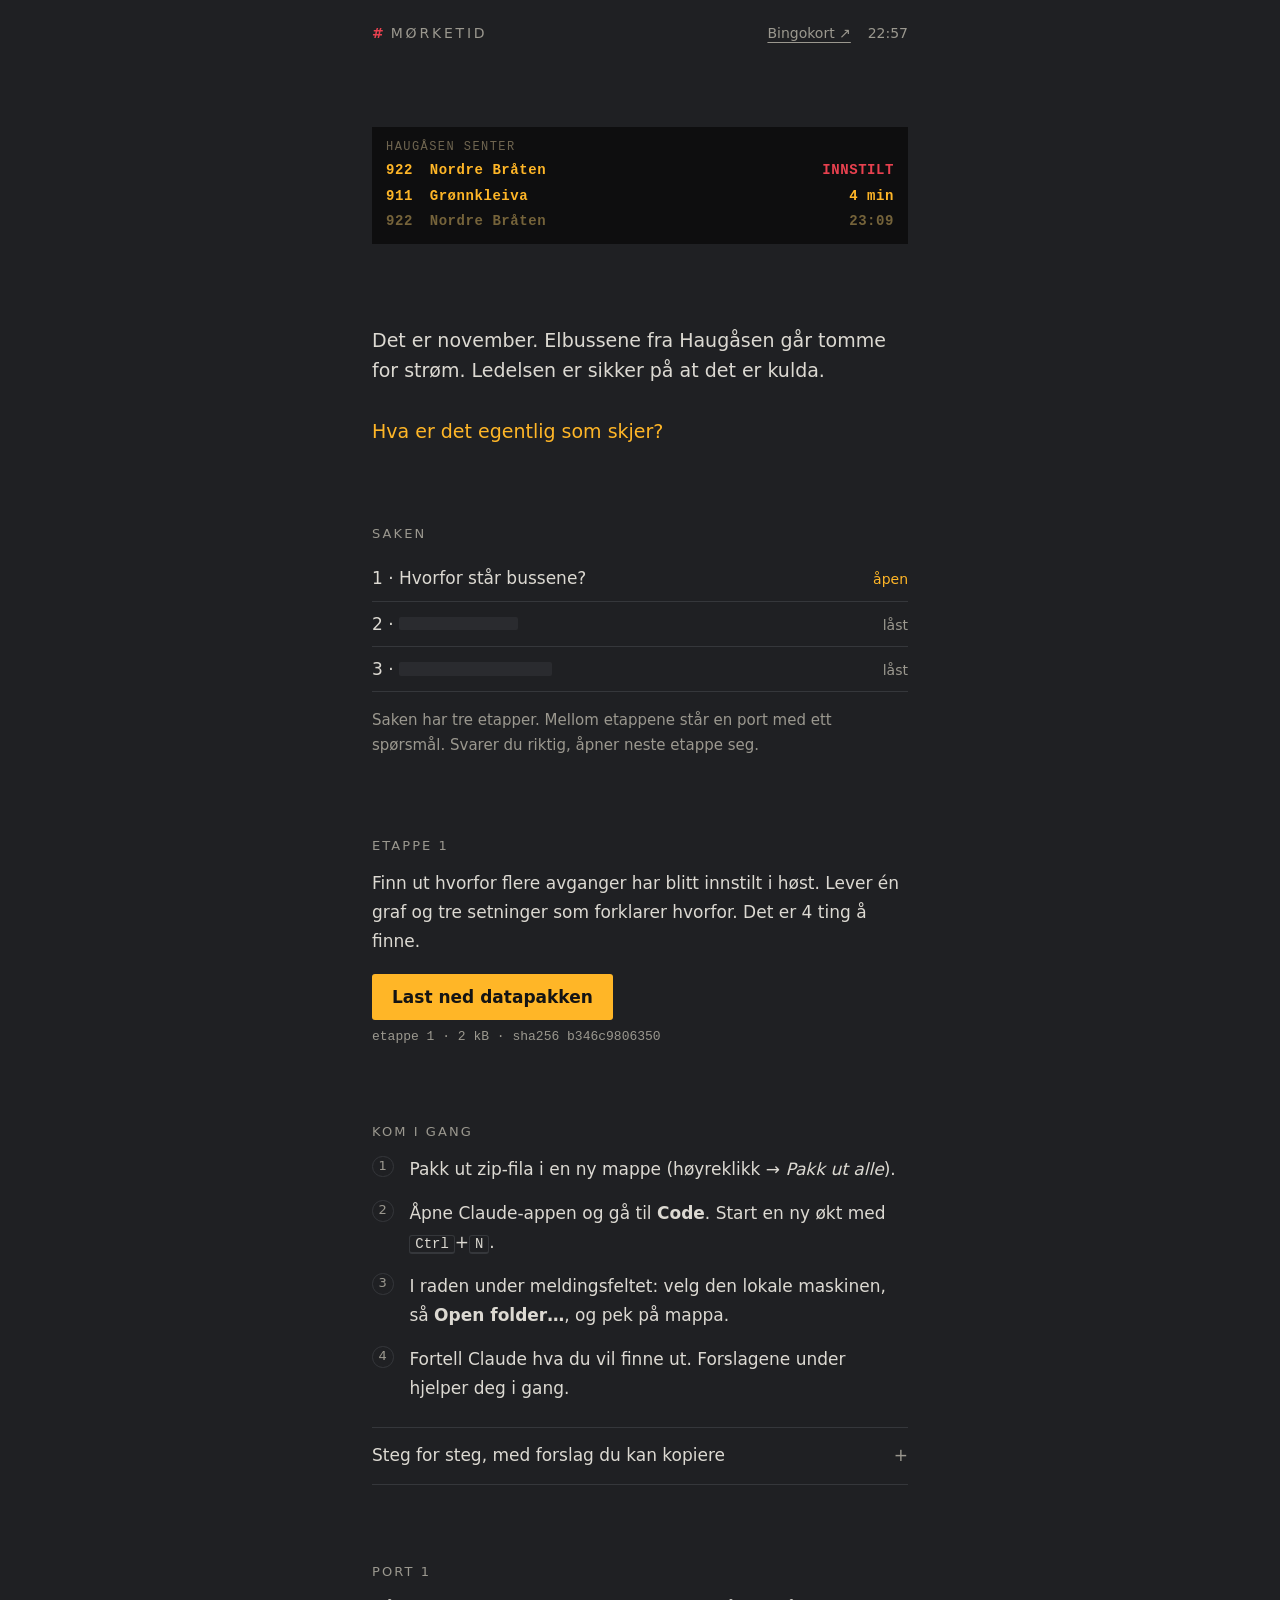
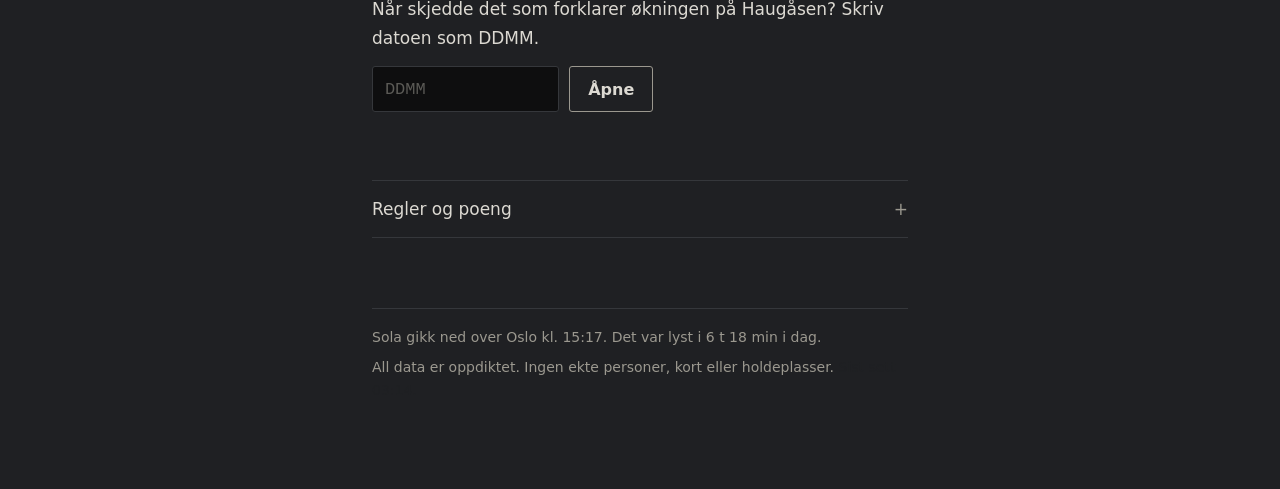
==== commit 87291f1c: "Data: cross-file consistency fixes (charging overlaps, 150 kW cap, card-read timing) Built from mork" ====
--- a/index.html
+++ b/index.html
@@ -41,7 +41,7 @@
     <p>Finn ut hvorfor flere avganger har blitt innstilt i høst. Lever én graf og tre setninger som forklarer hvorfor.
       Det er <span data-count="lett">4</span> ting å finne.</p>
     <a class="dl" href="zips/morketid-lett.zip" download>Last ned datapakken</a>
-    <span class="fmeta" data-filemeta>etappe 1 · 2 kB · sha256 0db1225ac320</span>
+    <span class="fmeta" data-filemeta>etappe 1 · 2 kB · sha256 b346c9806350</span>
   </section>
 
   <section aria-labelledby="h-start">
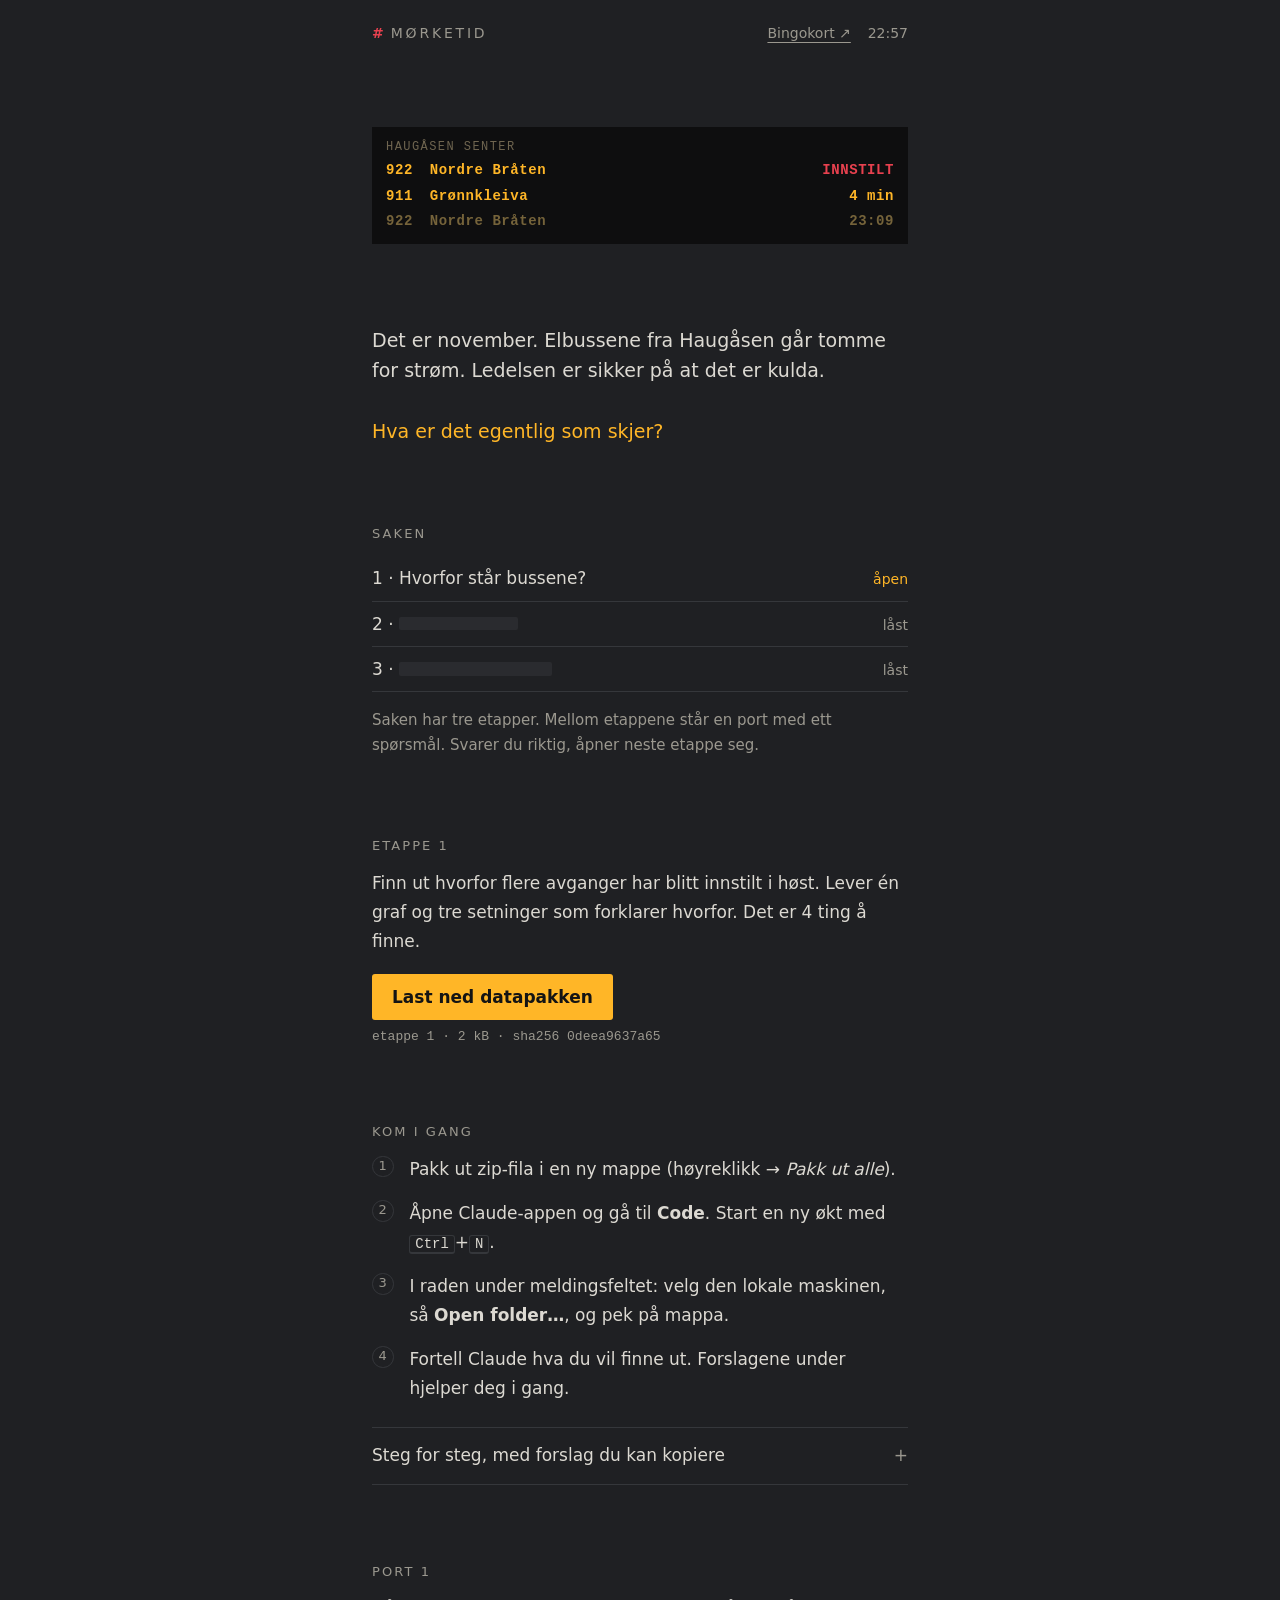
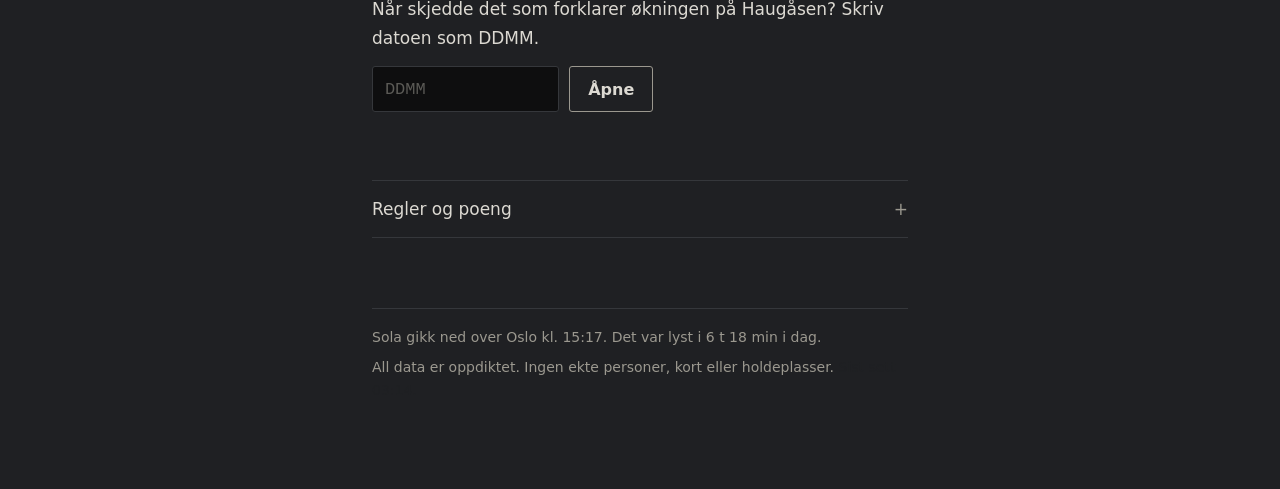
==== commit c4d5babd: "Documents: consistency pass (reserve charger, readme, data dictionaries, CLAUDE.md column name) Buil" ====
--- a/index.html
+++ b/index.html
@@ -41,7 +41,7 @@
     <p>Finn ut hvorfor flere avganger har blitt innstilt i høst. Lever én graf og tre setninger som forklarer hvorfor.
       Det er <span data-count="lett">4</span> ting å finne.</p>
     <a class="dl" href="zips/morketid-lett.zip" download>Last ned datapakken</a>
-    <span class="fmeta" data-filemeta>etappe 1 · 2 kB · sha256 b346c9806350</span>
+    <span class="fmeta" data-filemeta>etappe 1 · 2 kB · sha256 0deea9637a65</span>
   </section>
 
   <section aria-labelledby="h-start">
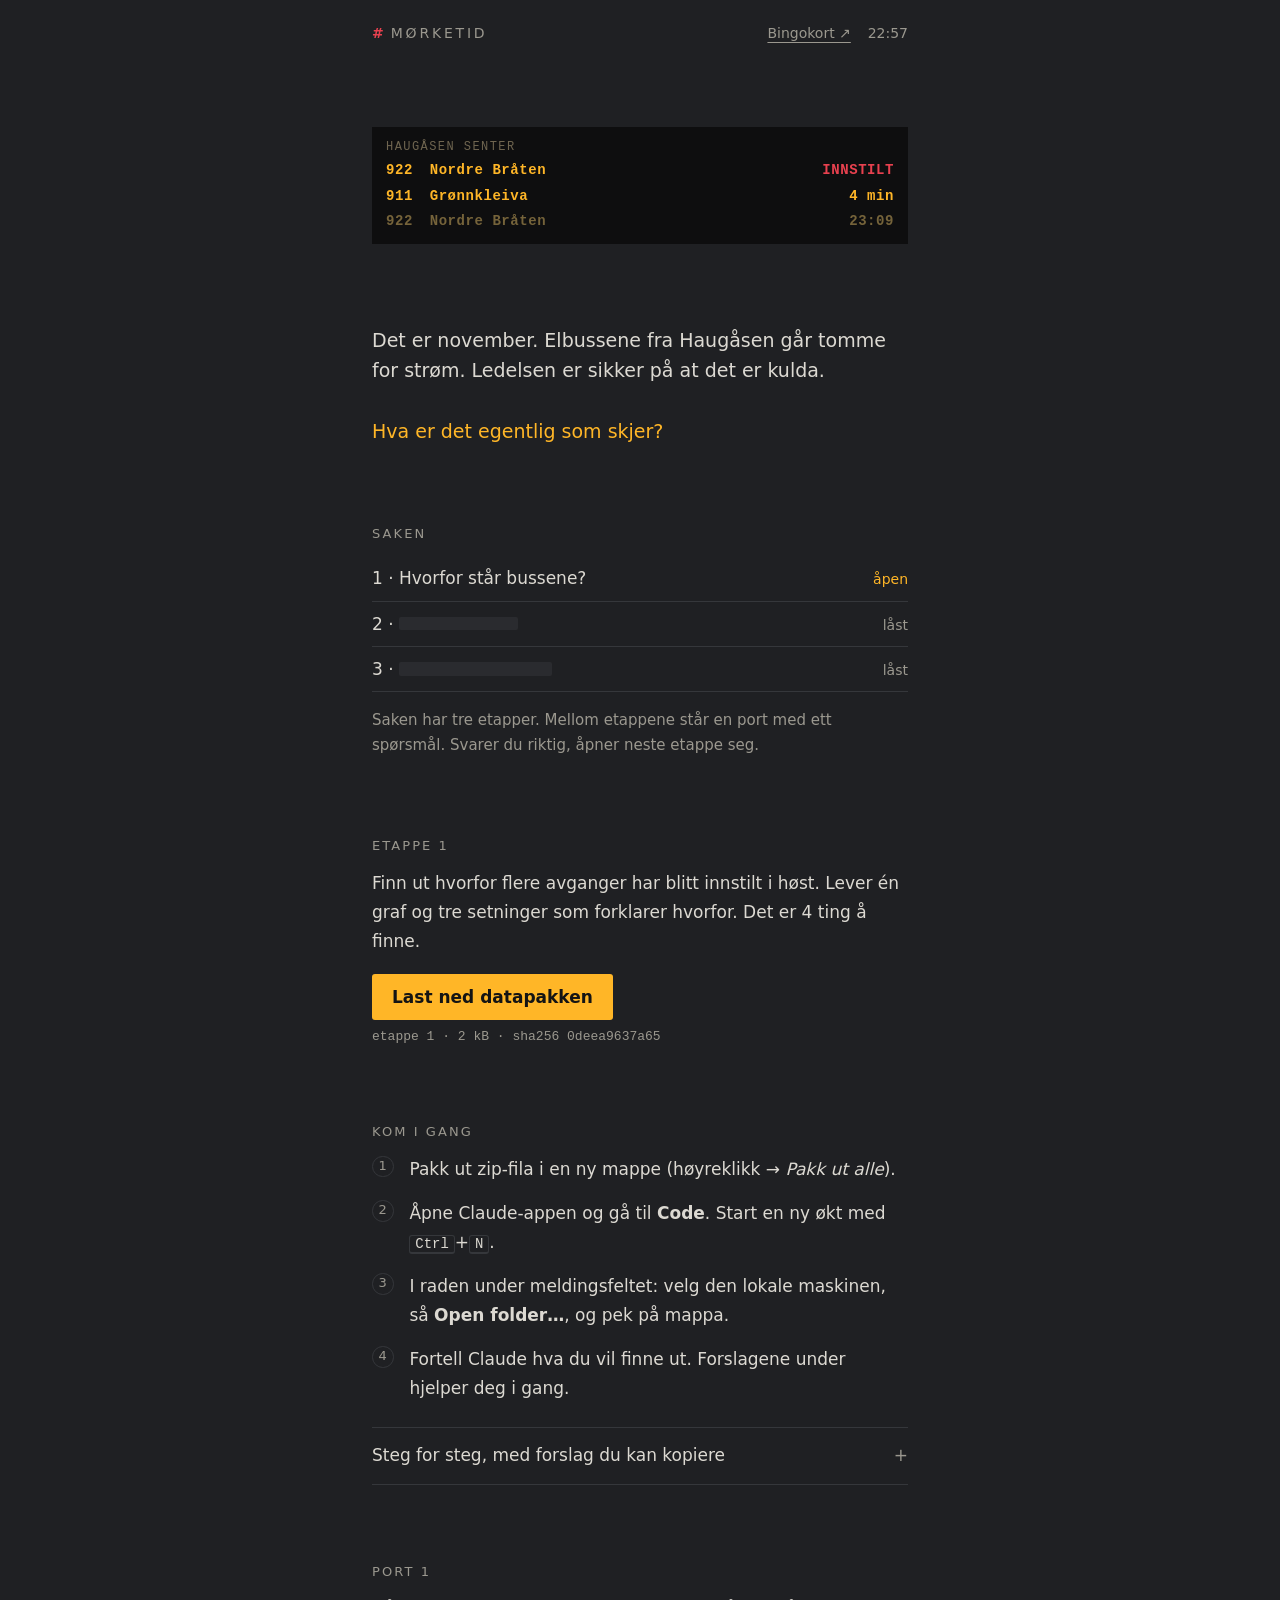
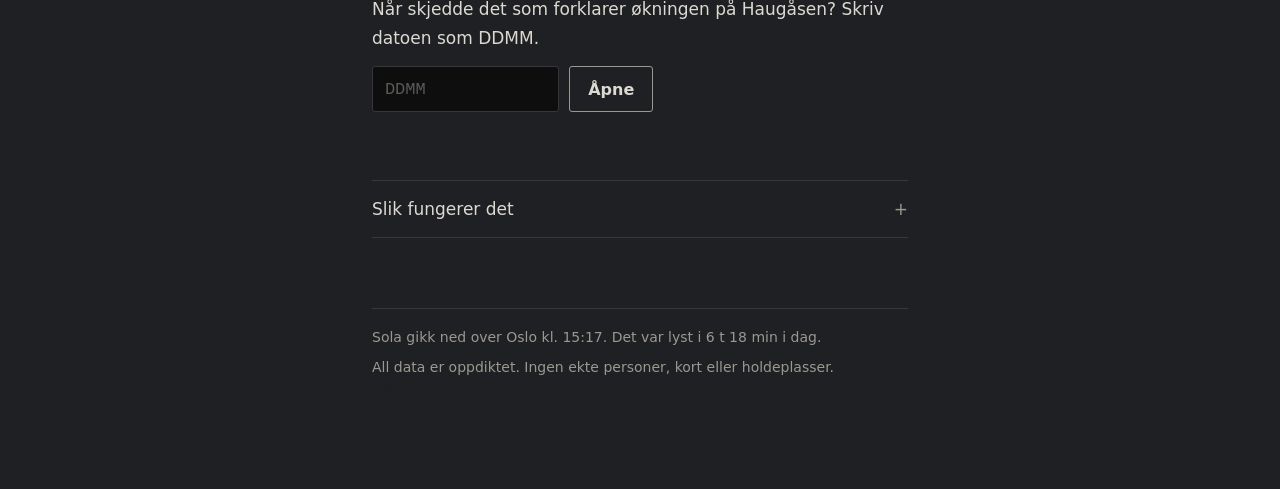
==== commit 8b543af0: "No points: the workshop is not a competition Built from morketid-kit@17a5fd5 with tools/deploy.py.  " ====
--- a/index.html
+++ b/index.html
@@ -81,12 +81,14 @@
     </form>
 
     <details id="regler">
-      <summary>Regler og poeng</summary>
+      <summary>Slik fungerer det</summary>
       <dl class="ru">
+        <dt>Tempo</dt><dd>Det er ingen konkurranse og ingen poeng. Gå så langt du rekker, i ditt eget tempo. Etappe 1 gjort
+          grundig er bedre enn etappe 3 gjort raskt.</dd>
         <dt>Port</dt><dd>Ett svar åpner neste etappe. Tre feil på rad gir to minutters pause.</dd>
-        <dt>+1</dt><dd>per funn du kan vise beviset for selv, uten Claude. Hjelperne tar stikkprøver.</dd>
-        <dt>+2</dt><dd>per port du kommer gjennom.</dd>
-        <dt>−1</dt><dd>for ekte data som blir «ryddet bort». Ikke alt rart er feil.</dd>
+        <dt>Funn</dt><dd>Noter det du finner på <a href="bingokort.html" target="_blank">bingokortet</a>, og hak av når du kan
+          vise beviset selv, uten Claude. Hjelperne kan spørre hvordan du vet det.</dd>
+        <dt>Ikke alt</dt><dd>Ikke alt som ser rart ut, er feil. Pass på at ekte data ikke blir «ryddet bort».</dd>
         <dt>Kostnad</dt><dd>Før du forlater en økt: skriv <kbd>/usage</kbd> og før Cost-tallet under Session på <a href="bingokort.html" target="_blank">bingokortet</a>. Hver etappe er en ny økt.</dd>
       </dl>
     </details>
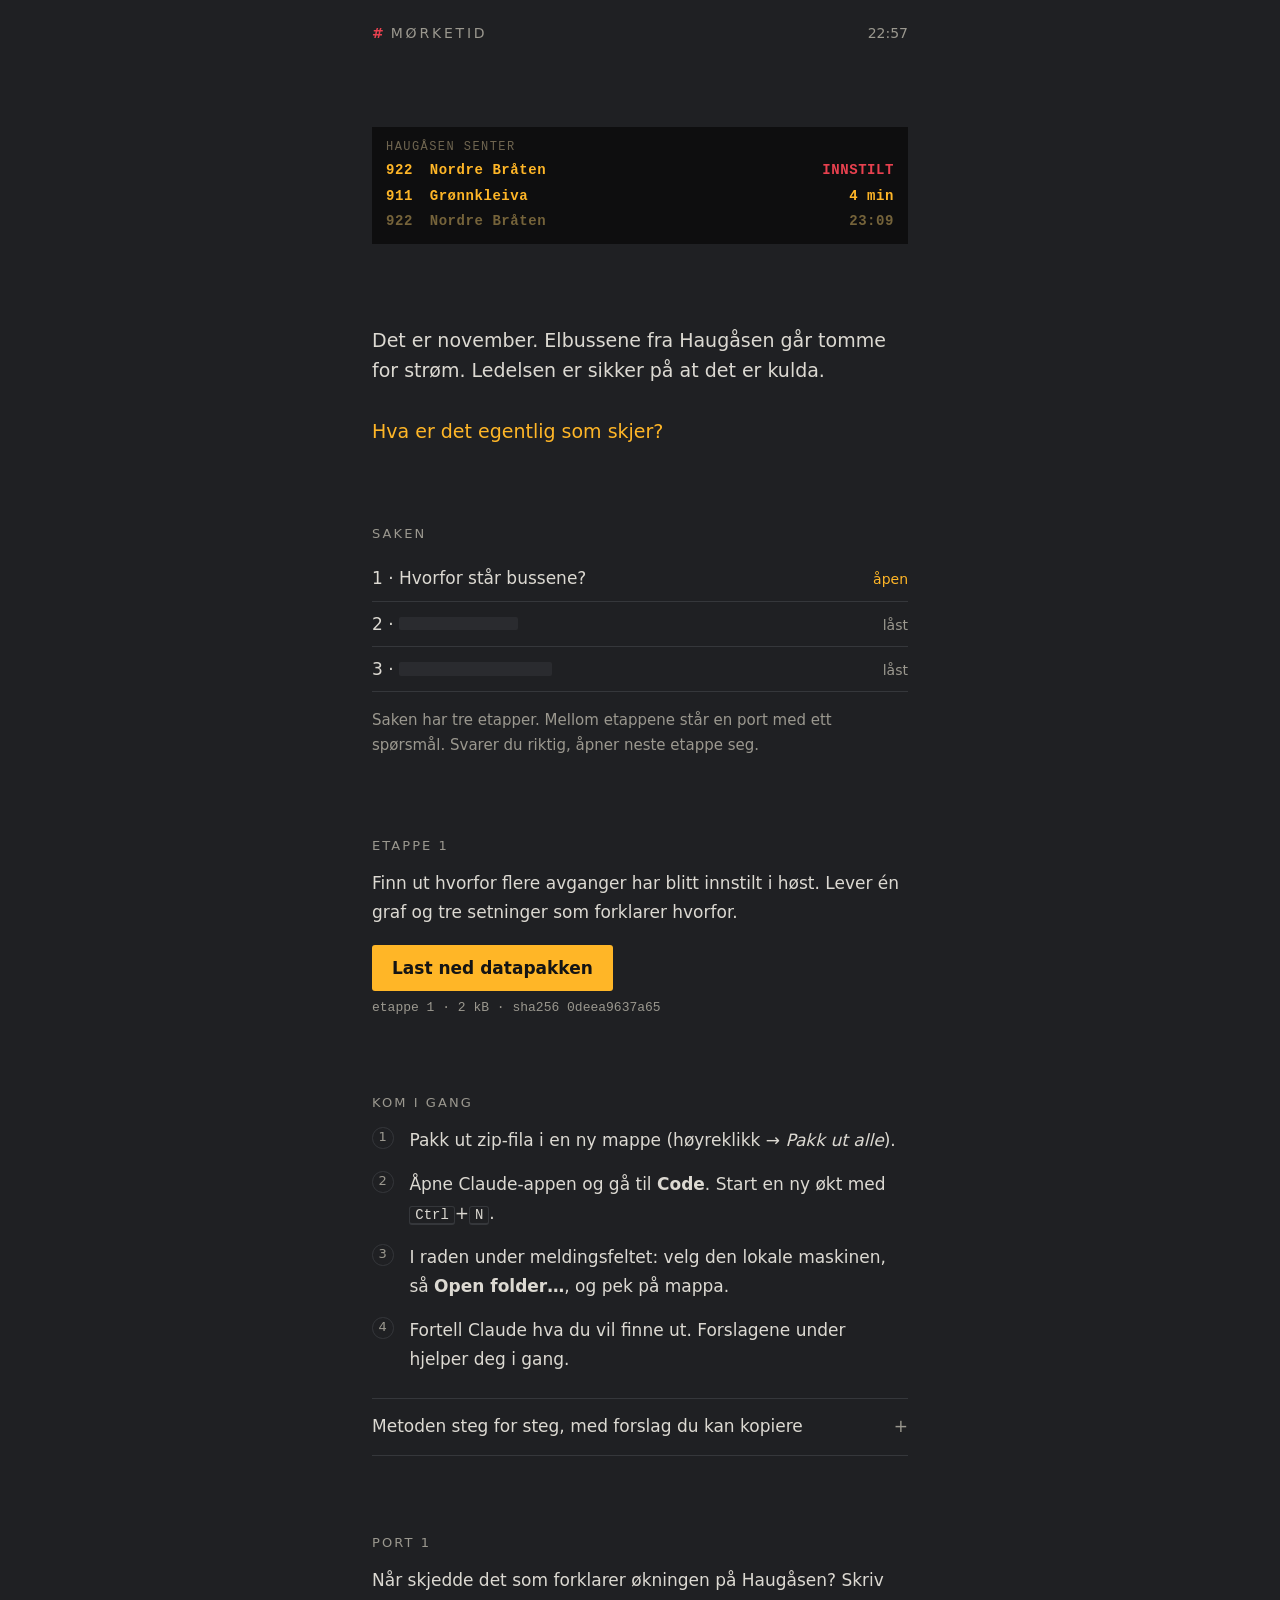
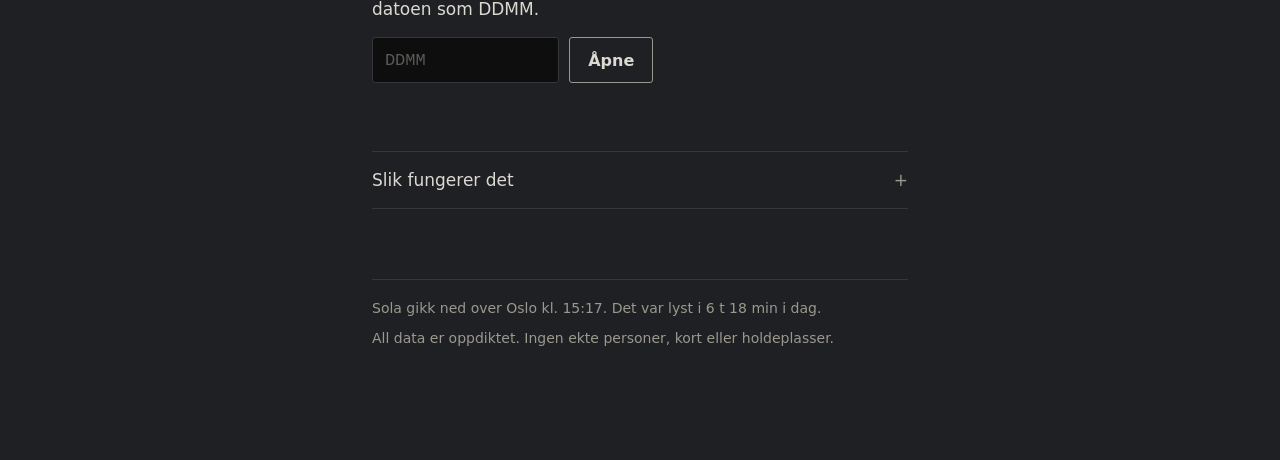
==== commit 383704f7: "No bingo card or helper card: an introduction to problem-based work Built from morketid-kit@434a79c " ====
--- a/index.html
+++ b/index.html
@@ -13,7 +13,7 @@
 <div class="wrap">
   <header class="top">
     <span class="name"><b>#</b>MØRKETID</span>
-    <nav><a href="bingokort.html" target="_blank">Bingokort ↗</a><span id="klokke">--:--</span></nav>
+    <nav><span id="klokke">--:--</span></nav>
   </header>
 
   <div class="board" role="img" aria-label="Avgangstavle på Haugåsen senter: linje 922 er innstilt.">
@@ -38,8 +38,7 @@
 
   <section aria-labelledby="h-oppgave">
     <h2 id="h-oppgave">Etappe 1</h2>
-    <p>Finn ut hvorfor flere avganger har blitt innstilt i høst. Lever én graf og tre setninger som forklarer hvorfor.
-      Det er <span data-count="lett">4</span> ting å finne.</p>
+    <p>Finn ut hvorfor flere avganger har blitt innstilt i høst. Lever én graf og tre setninger som forklarer hvorfor.</p>
     <a class="dl" href="zips/morketid-lett.zip" download>Last ned datapakken</a>
     <span class="fmeta" data-filemeta>etappe 1 · 2 kB · sha256 0deea9637a65</span>
   </section>
@@ -54,7 +53,7 @@
     </ol>
 
     <details>
-      <summary>Steg for steg, med forslag du kan kopiere</summary>
+      <summary>Metoden steg for steg, med forslag du kan kopiere</summary>
       <ol class="s">
         <li>Bli kjent med dataene først.
           <span class="prompt">Les filene i mappa og fortell meg hva de inneholder. Ikke analyser ennå.</span></li>
@@ -83,13 +82,15 @@
     <details id="regler">
       <summary>Slik fungerer det</summary>
       <dl class="ru">
-        <dt>Tempo</dt><dd>Det er ingen konkurranse og ingen poeng. Gå så langt du rekker, i ditt eget tempo. Etappe 1 gjort
-          grundig er bedre enn etappe 3 gjort raskt.</dd>
+        <dt>Tempo</dt><dd>Dette er ingen konkurranse. Gå så langt du rekker, i ditt eget tempo. Etappene finnes bare for at
+          ingen skal gå tom for oppgaver. Etappe 1 gjort grundig er bedre enn etappe 3 gjort raskt.</dd>
+        <dt>Metode</dt><dd>Start med spørsmålet, ikke med dataene. Bli kjent med dataene, lag en forklaring og test den.
+          Be Claude vise hvordan den kom fram til svaret.</dd>
+        <dt>Sjekk selv</dt><dd>Du vet noe først når du kan vise det selv, uten Claude: fila, raden, tallet. Hjelperne kan
+          spørre hvordan du vet det.</dd>
+        <dt>Ikke alt</dt><dd>Ikke alt som ser rart ut, er feil. Pass på at ekte data ikke blir «ryddet bort».</dd>
         <dt>Port</dt><dd>Ett svar åpner neste etappe. Tre feil på rad gir to minutters pause.</dd>
-        <dt>Funn</dt><dd>Noter det du finner på <a href="bingokort.html" target="_blank">bingokortet</a>, og hak av når du kan
-          vise beviset selv, uten Claude. Hjelperne kan spørre hvordan du vet det.</dd>
-        <dt>Ikke alt</dt><dd>Ikke alt som ser rart ut, er feil. Pass på at ekte data ikke blir «ryddet bort».</dd>
-        <dt>Kostnad</dt><dd>Før du forlater en økt: skriv <kbd>/usage</kbd> og før Cost-tallet under Session på <a href="bingokort.html" target="_blank">bingokortet</a>. Hver etappe er en ny økt.</dd>
+        <dt>Kostnad</dt><dd>Skriv <kbd>/usage</kbd> før du forlater en økt, så ser du hva den kostet. Hver etappe er en ny økt.</dd>
       </dl>
     </details>
   </section>
--- a/style.css
+++ b/style.css
@@ -19,7 +19,7 @@
 .mu { color: var(--mu); }
 .am { color: var(--amb); }
 
-/* Top line: name left, bingo card and clock right */
+/* Top line: name left, clock right */
 .top { display: flex; justify-content: space-between; align-items: baseline; gap: 1em; font-size: 14px; color: var(--mu);
        margin: 0 0 9vh; }
 .top .name { letter-spacing: .2em; }
